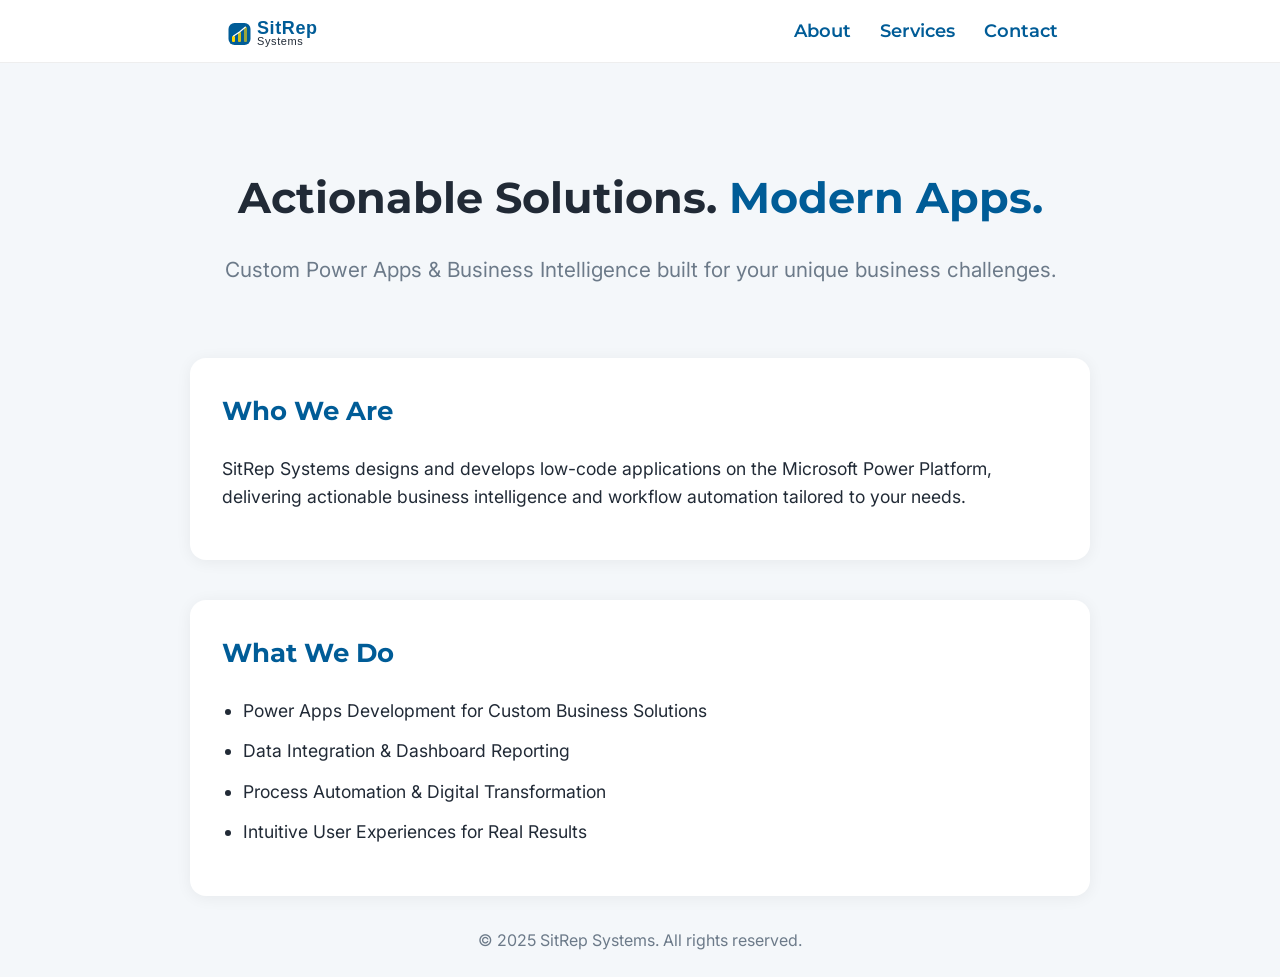
==== index.html @ 049aef8f "Update index.html" ====
<!DOCTYPE html>
<html lang="en">
<head>
  <meta charset="UTF-8">
  <meta name="viewport" content="width=device-width,initial-scale=1.0">
  <title>SitRep Systems | Application Development & Business Intelligence</title>
  <link href="https://fonts.googleapis.com/css?family=Montserrat:700&display=swap" rel="stylesheet">
  <link href="https://fonts.googleapis.com/css?family=Inter:400,500&display=swap" rel="stylesheet">
  <link rel="stylesheet" href="styles.css">
</head>
<body>
  <header>
    <div class="container nav">
      <img src="sitrep-logo.svg" alt="SitRep Systems Logo" class="logo" />
      <nav>
        <a href="#about">About</a>
        <a href="#services">Services</a>
        <a href="#contact">Contact</a>
      </nav>
    </div>
  </header>
  <main>
    <section class="hero">
      <div class="container">
        <h1>Actionable Solutions. <span>Modern Apps.</span></h1>
        <p>Custom Power Apps & Business Intelligence built for your unique business challenges.</p>
      </div>
    </section>

    <section id="about" class="about container">
      <h2>Who We Are</h2>
      <p>
        SitRep Systems designs and develops low-code applications on the Microsoft Power Platform, delivering actionable business intelligence and workflow automation tailored to your needs.
      </p>
    </section>

    <section id="services" class="services container">
      <h2>What We Do</h2>
      <ul>
        <li>Power Apps Development for Custom Business Solutions</li>
        <li>Data Integration & Dashboard Reporting</li>
        <li>Process Automation & Digital Transformation</li>
        <li>Intuitive User Experiences for Real Results</li>
      </ul>
    </section>


  </main>
  <footer>
    <div class="container">
      &copy; 2025 SitRep Systems. All rights reserved.
    </div>
  </footer>
</body>
</html>
---- styles.css ----
:root {
  --primary: #005C97;
  --accent: #FFD700;
  --background: #F4F7FA;
  --text: #212A36;
  --secondary: #6C7A89;
  --radius: 16px;
}

* {
  box-sizing: border-box;
}

body {
  margin: 0;
  background: var(--background);
  color: var(--text);
  font-family: 'Inter', Arial, sans-serif;
  font-size: 1.1rem;
  line-height: 1.6;
}

.container {
  max-width: 900px;
  margin: 0 auto;
  padding: 0 2rem;
}

header {
  background: #fff;
  border-bottom: 1px solid #eee;
  padding: 0.7rem 0;
}

.nav {
  display: flex;
  align-items: center;
  justify-content: space-between;
}

.logo {
  height: 40px;
  width: auto;
  display: block;
}

nav a {
  color: var(--primary);
  text-decoration: none;
  font-weight: 600;
  margin-left: 1.5rem;
  font-family: 'Montserrat', Arial, sans-serif;
  transition: color 0.2s;
}
nav a:hover {
  color: var(--accent);
}

.hero {
  text-align: center;
  padding: 4rem 0 2rem;
}
.hero h1 {
  font-family: 'Montserrat', Arial, sans-serif;
  font-size: 2.7rem;
  font-weight: 700;
  margin-bottom: 1rem;
}
.hero h1 span {
  color: var(--primary);
}
.hero p {
  font-size: 1.3rem;
  color: var(--secondary);
  margin-bottom: 0;
}

.about, .services, .contact {
  background: #fff;
  border-radius: var(--radius);
  box-shadow: 0 2px 16px rgba(0,0,0,0.06);
  margin-top: 2.5rem;
  padding: 2rem;
}
.about h2, .services h2, .contact h2 {
  font-family: 'Montserrat', Arial, sans-serif;
  color: var(--primary);
  margin-top: 0;
}
.services ul {
  padding-left: 1.2em;
}
.services li {
  margin-bottom: 0.7em;
}

footer {
  text-align: center;
  padding: 2rem 0 1.5rem;
  color: var(--secondary);
  font-size: 1rem;
}

@media (max-width: 700px) {
  .container { padding: 0 1rem; }
  .hero { padding: 2rem 0 1rem; }
  .about, .services, .contact { padding: 1.2rem; }
  .nav { flex-direction: column; gap: 0.5rem; }
}
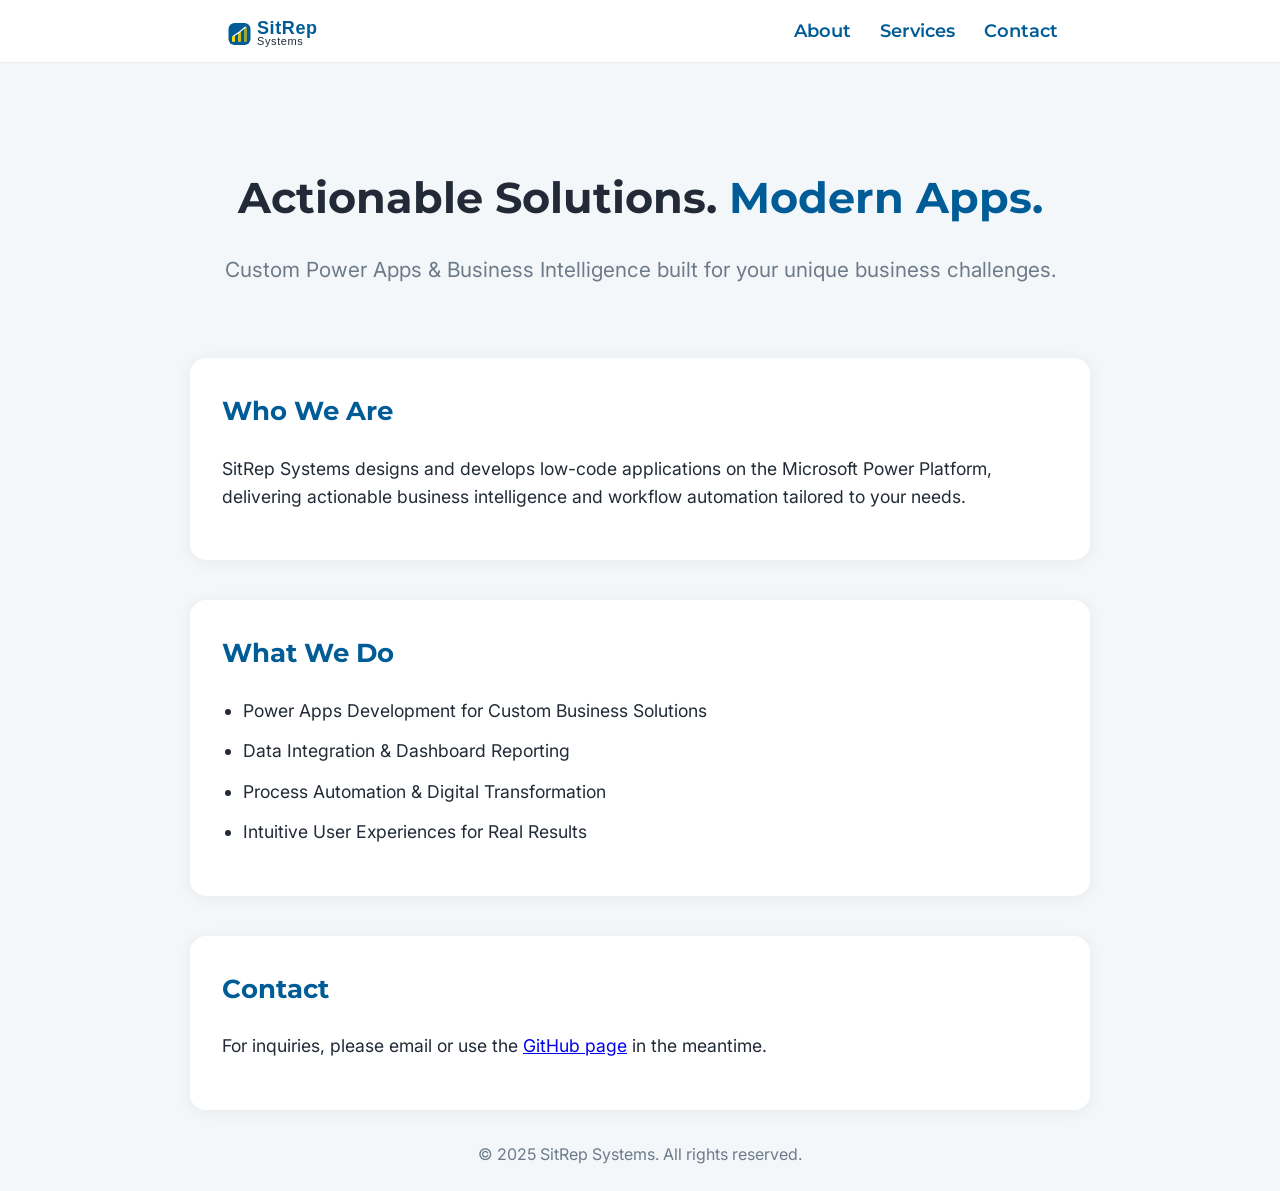
==== commit c7a55e4d: "Update index.html" ====
--- a/index.html
+++ b/index.html
@@ -44,7 +44,12 @@
       </ul>
     </section>
 
-
+    <section id="contact" class="contact container">
+      <h2>Contact</h2>
+      <p>
+        For inquiries, please email or use the <a href="Chris Schumann" target="https://sitrepsystems.com">GitHub page</a> in the meantime.
+      </p>
+    </section>
   </main>
   <footer>
     <div class="container">
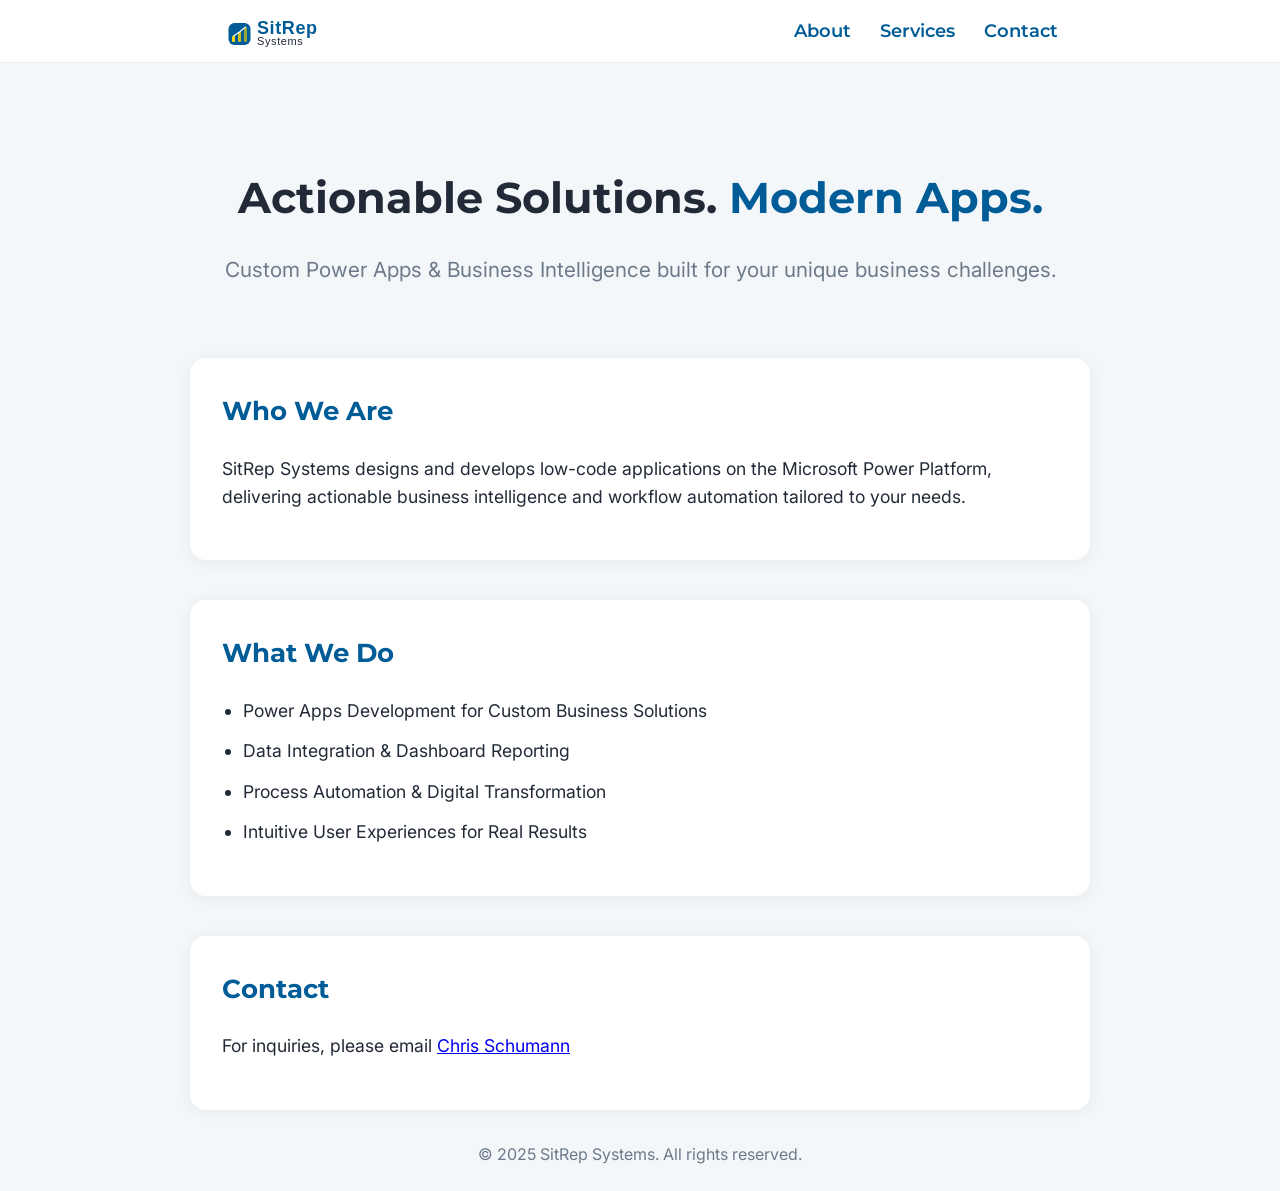
==== commit ab700bc5: "Update index.html" ====
--- a/index.html
+++ b/index.html
@@ -47,7 +47,7 @@
     <section id="contact" class="contact container">
       <h2>Contact</h2>
       <p>
-        For inquiries, please email or use the <a href="Chris Schumann" target="https://sitrepsystems.com">GitHub page</a> in the meantime.
+        For inquiries, please email <a href="Chris Schumann" target="https://sitrepsystems.com">Chris Schumann</a>
       </p>
     </section>
   </main>
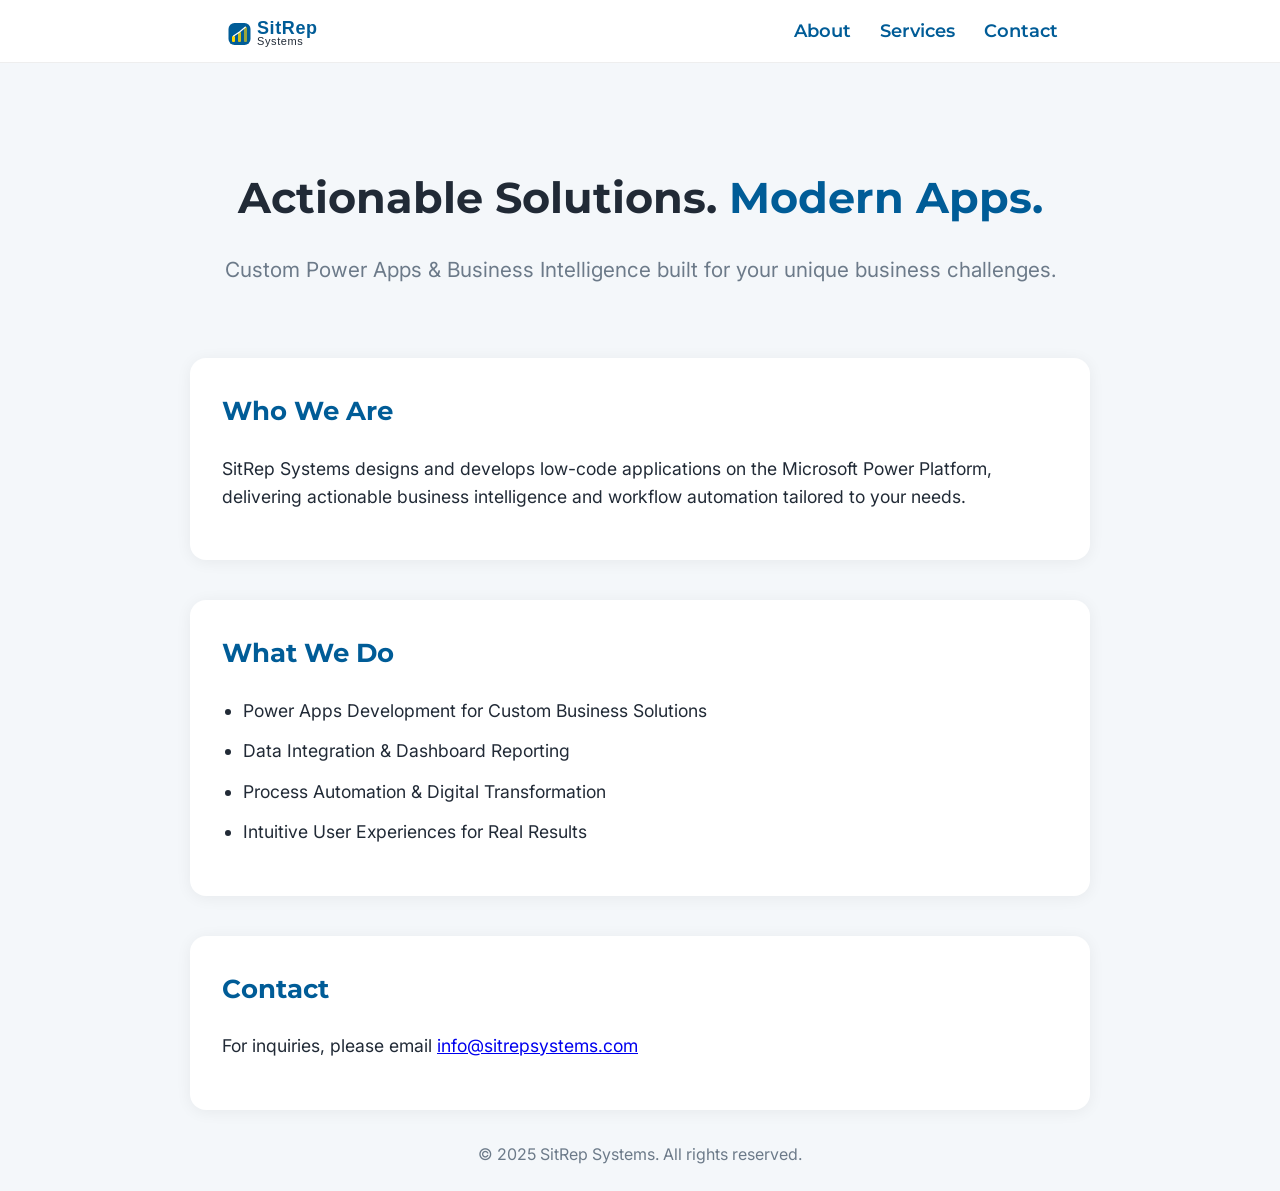
==== commit e2ba9926: "Update index.html" ====
--- a/index.html
+++ b/index.html
@@ -47,7 +47,7 @@
     <section id="contact" class="contact container">
       <h2>Contact</h2>
       <p>
-        For inquiries, please email <a href="Chris Schumann" target="https://sitrepsystems.com">Chris Schumann</a>
+        For inquiries, please email <a href="mailto:info@sitrepsystems.com" target="_blank">info@sitrepsystems.com</a>
       </p>
     </section>
   </main>
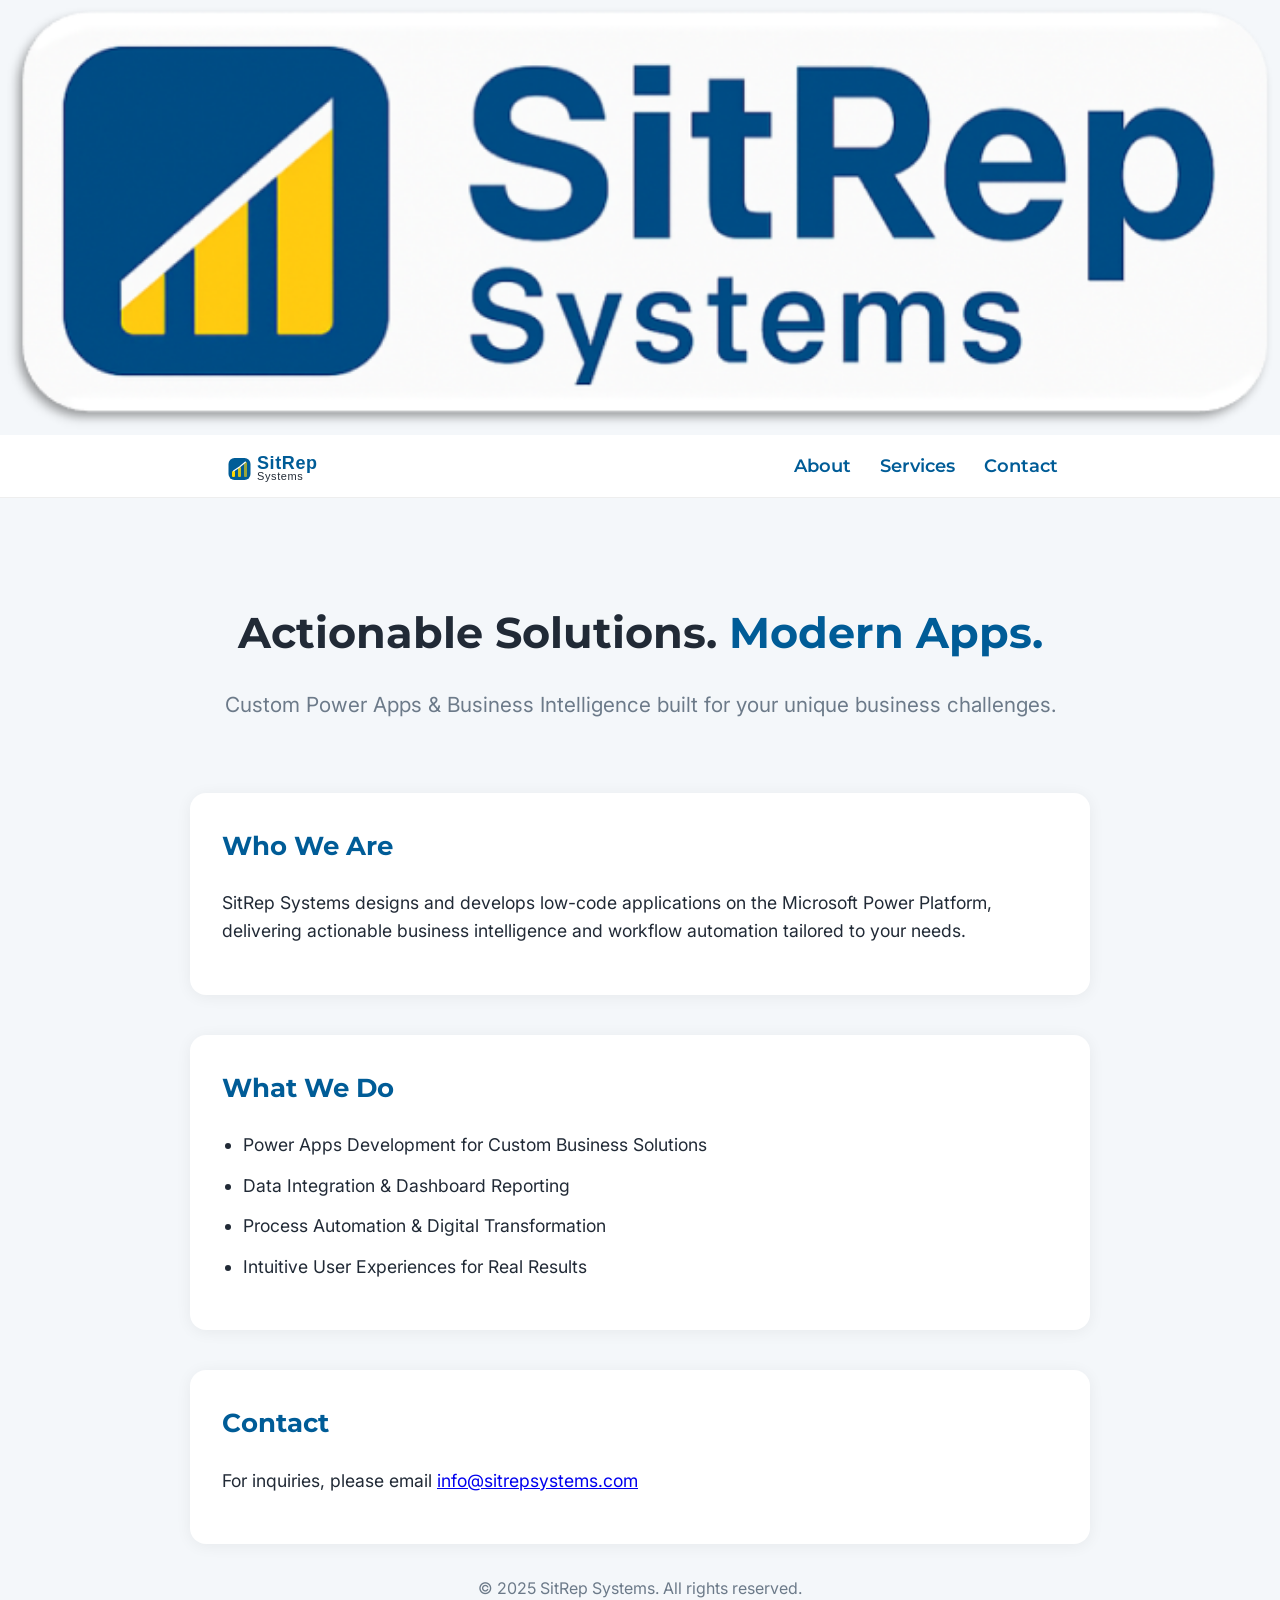
==== commit 193d5159: "Update index.html" ====
--- a/index.html
+++ b/index.html
@@ -9,6 +9,9 @@
   <link rel="stylesheet" href="styles.css">
 </head>
 <body>
+  <!-- Banner Image -->
+  <img src="SitRepSystems_Banner.png" alt="SitRep Systems Banner" style="width: 100%; height: auto; display: block;" />
+
   <header>
     <div class="container nav">
       <img src="sitrep-logo.svg" alt="SitRep Systems Logo" class="logo" />
@@ -19,6 +22,7 @@
       </nav>
     </div>
   </header>
+
   <main>
     <section class="hero">
       <div class="container">
@@ -51,6 +55,7 @@
       </p>
     </section>
   </main>
+
   <footer>
     <div class="container">
       &copy; 2025 SitRep Systems. All rights reserved.
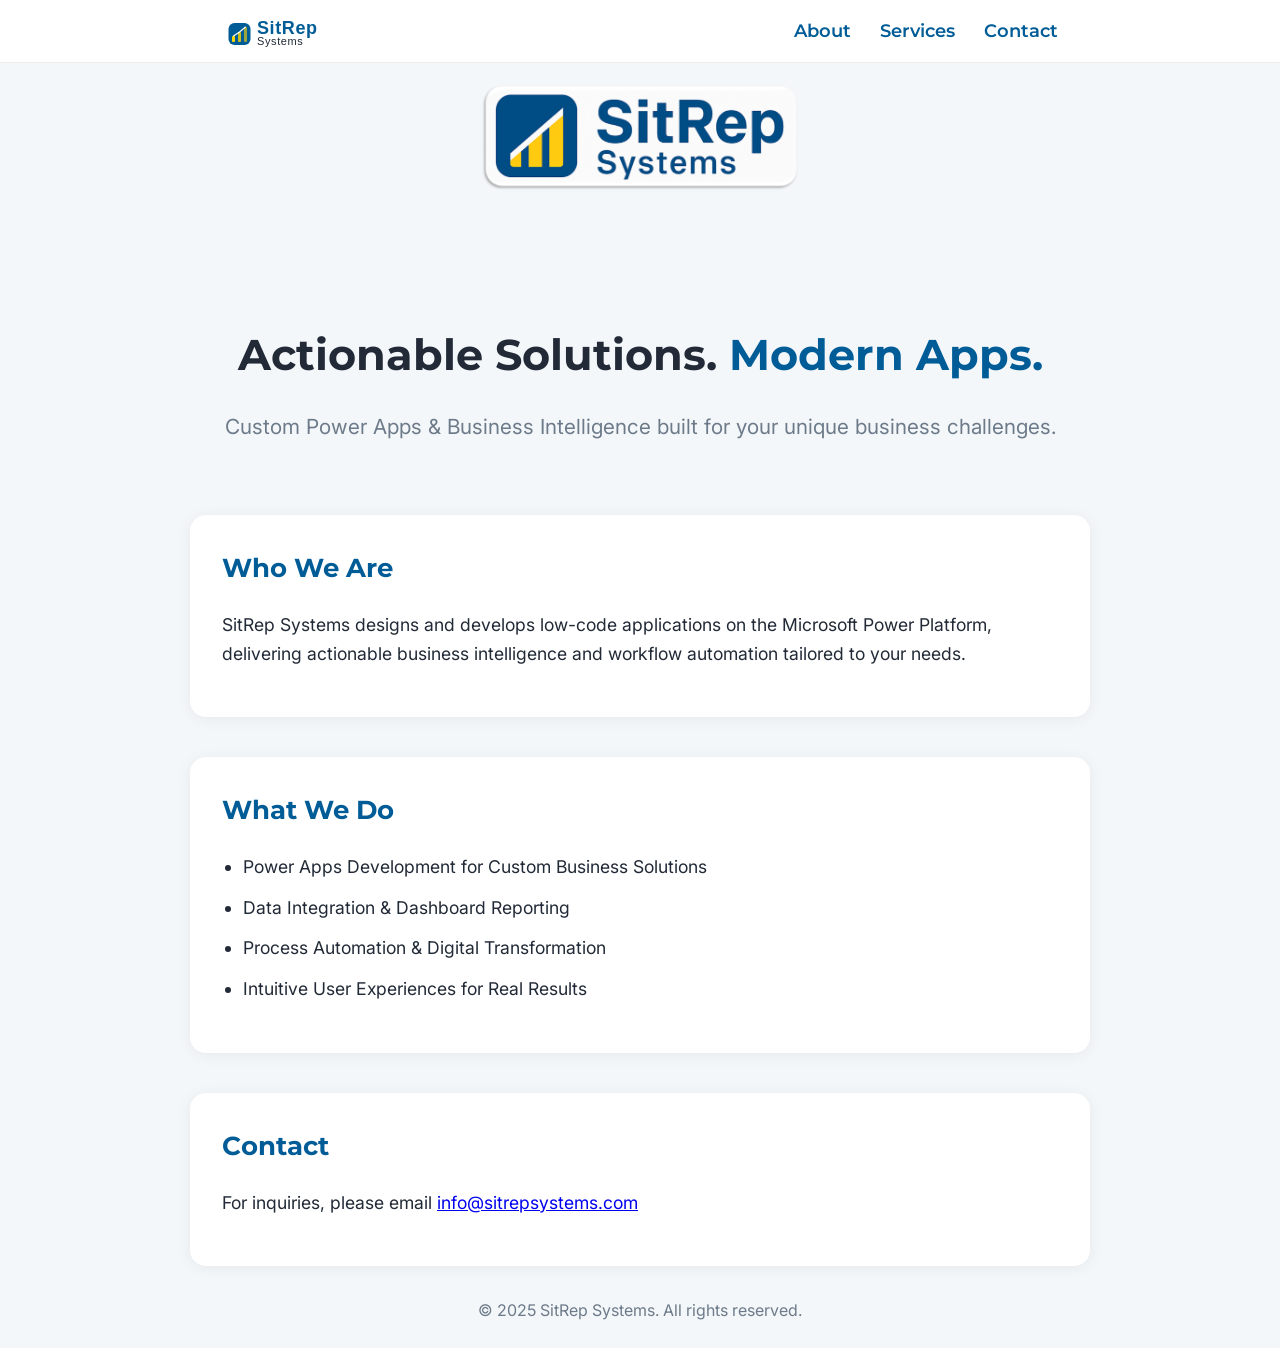
==== commit bb8967b1: "Update index.html" ====
--- a/index.html
+++ b/index.html
@@ -9,9 +9,6 @@
   <link rel="stylesheet" href="styles.css">
 </head>
 <body>
-  <!-- Banner Image -->
-  <img src="SitRepSystems_Banner.png" alt="SitRep Systems Banner" style="width: 100%; height: auto; display: block;" />
-
   <header>
     <div class="container nav">
       <img src="sitrep-logo.svg" alt="SitRep Systems Logo" class="logo" />
@@ -22,6 +19,11 @@
       </nav>
     </div>
   </header>
+
+  <!-- Banner Image Below Header -->
+  <div style="text-align: center; margin: 20px 0;">
+    <img src="SitRepSystems_Banner.png" alt="SitRep Systems Banner" style="width: 25%; height: auto;" />
+  </div>
 
   <main>
     <section class="hero">
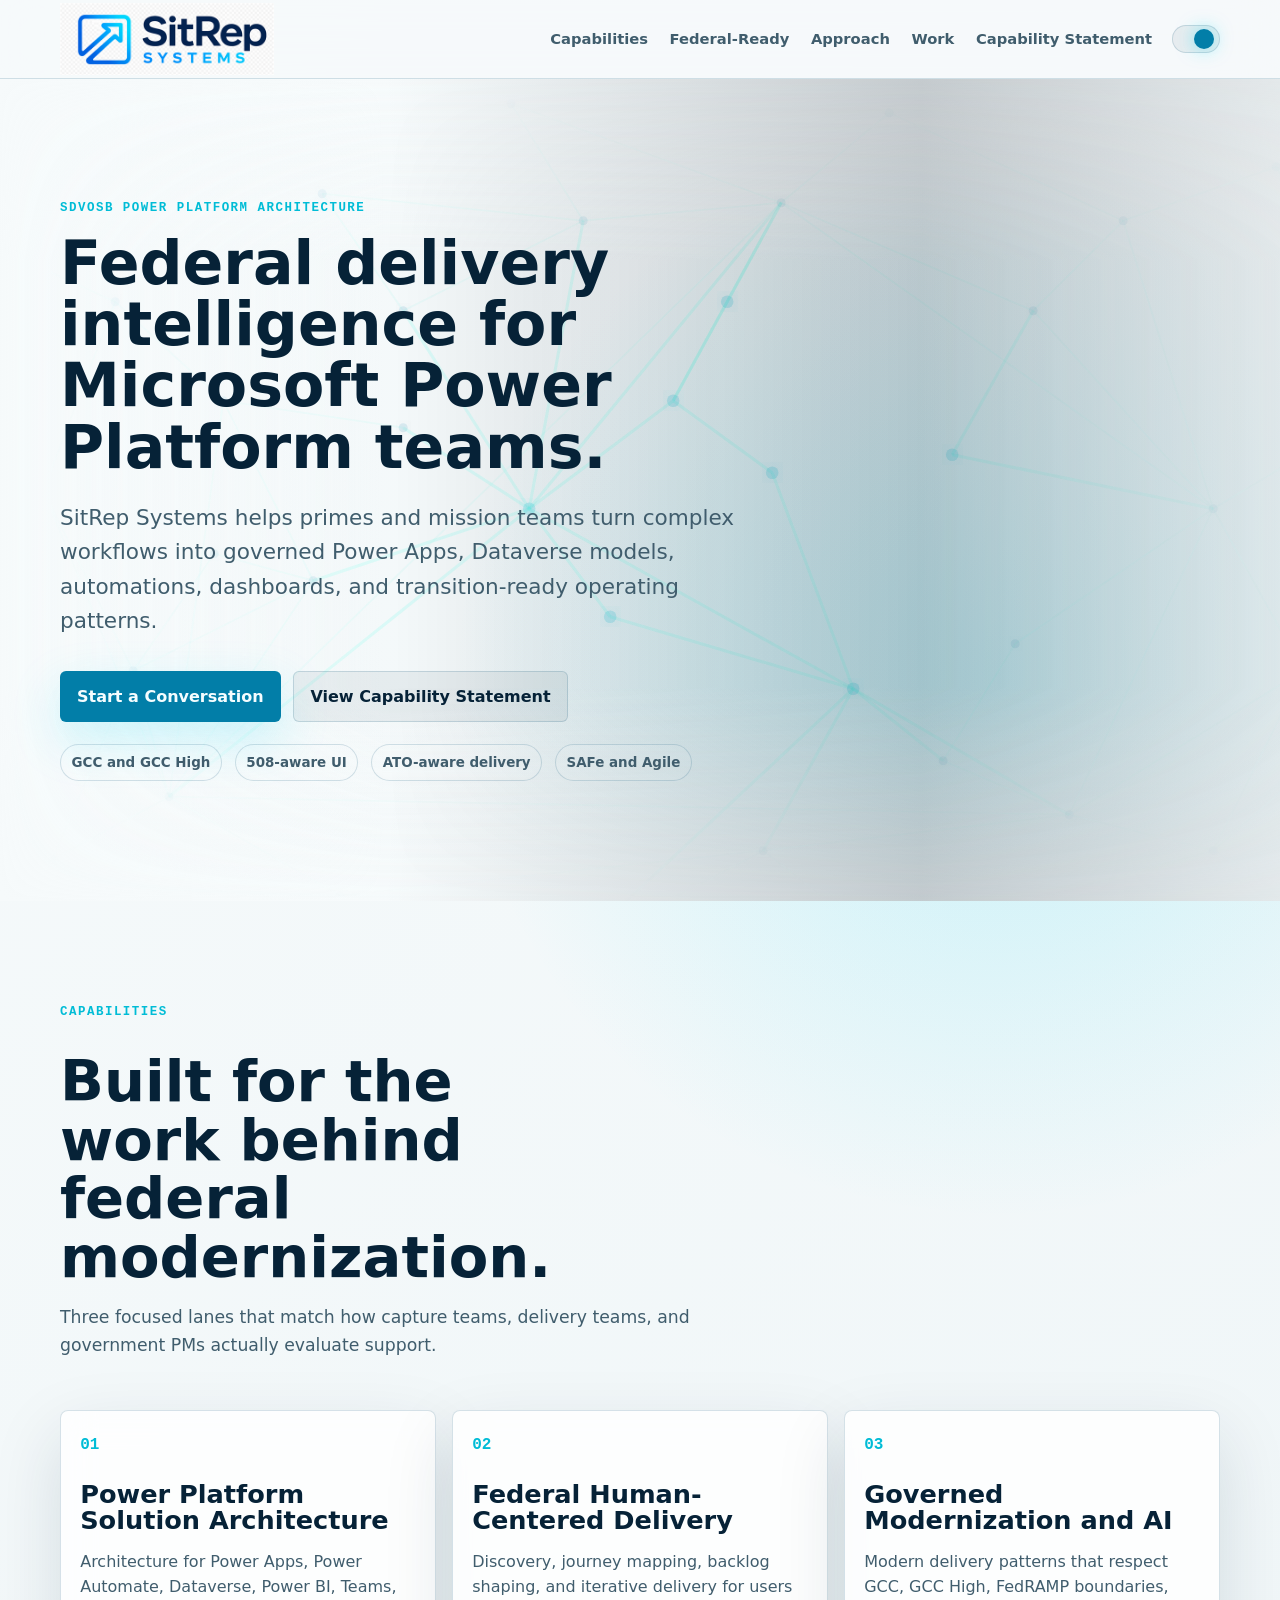
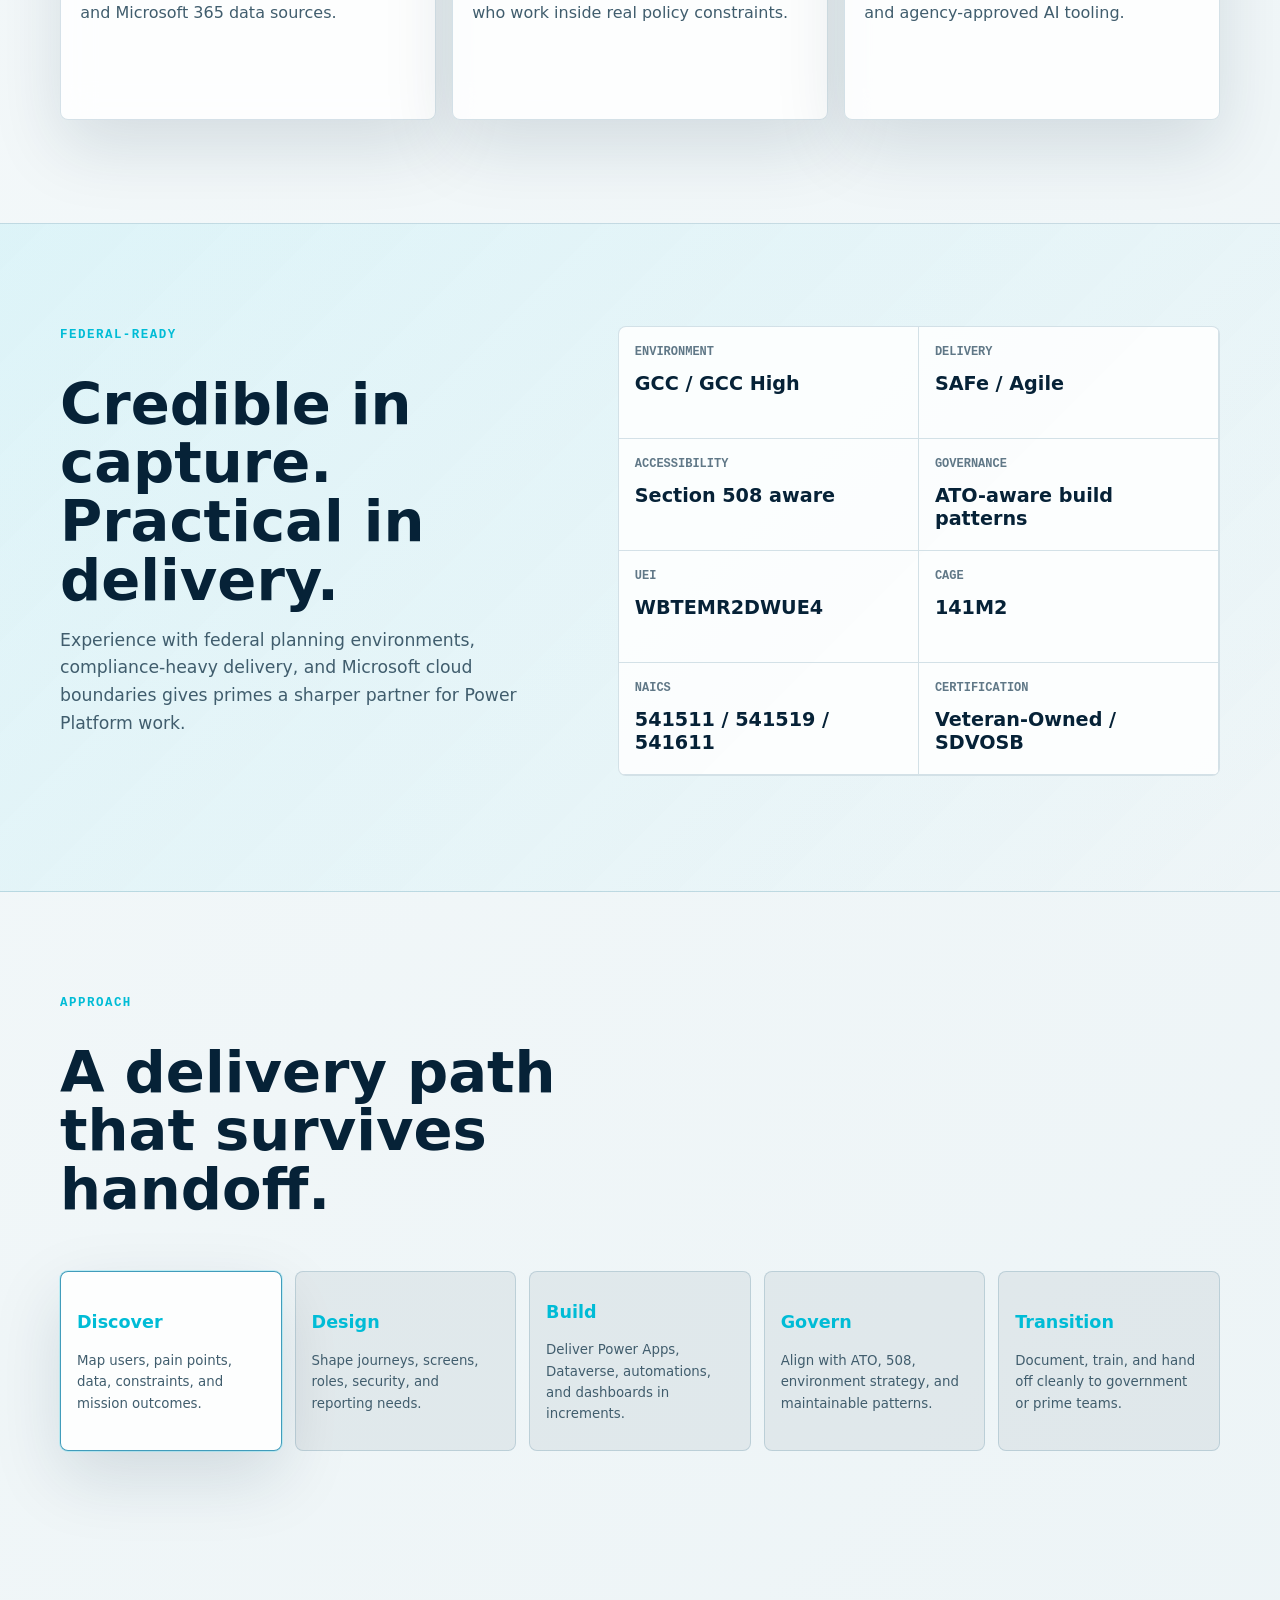
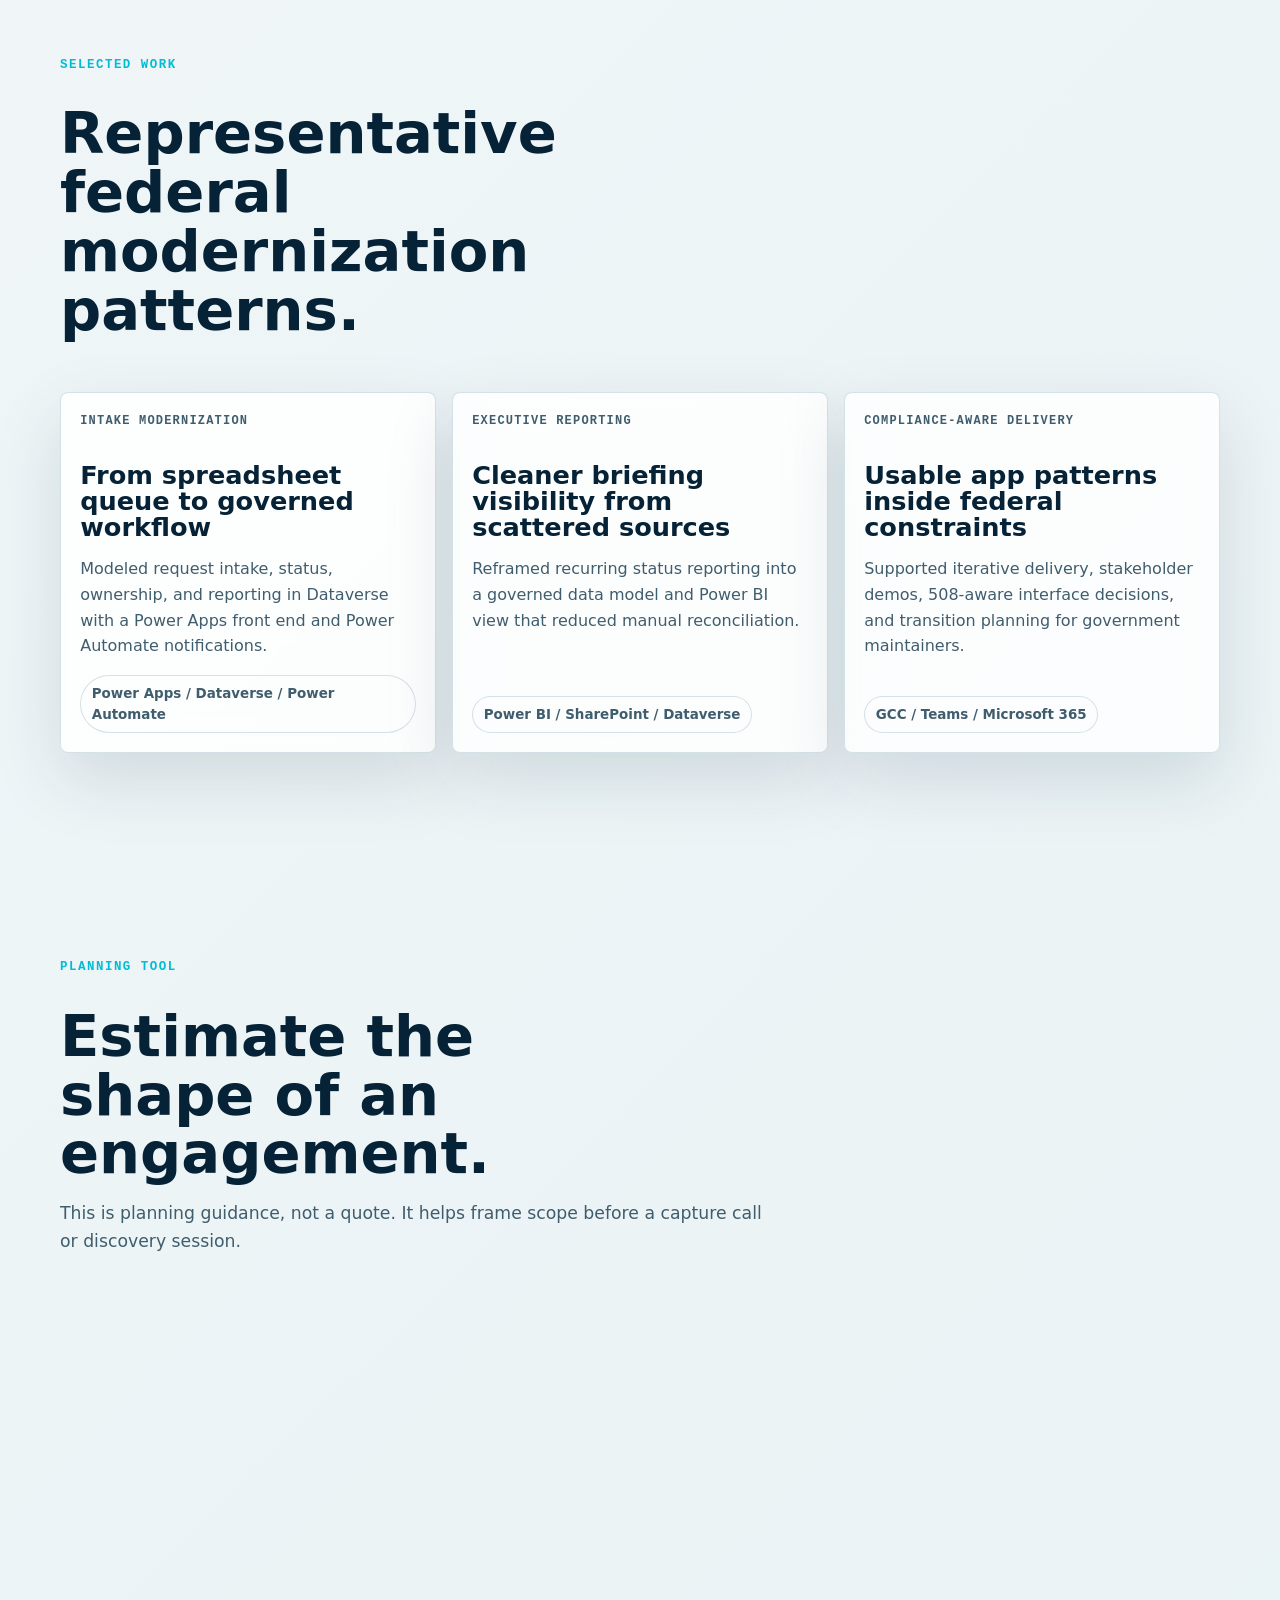
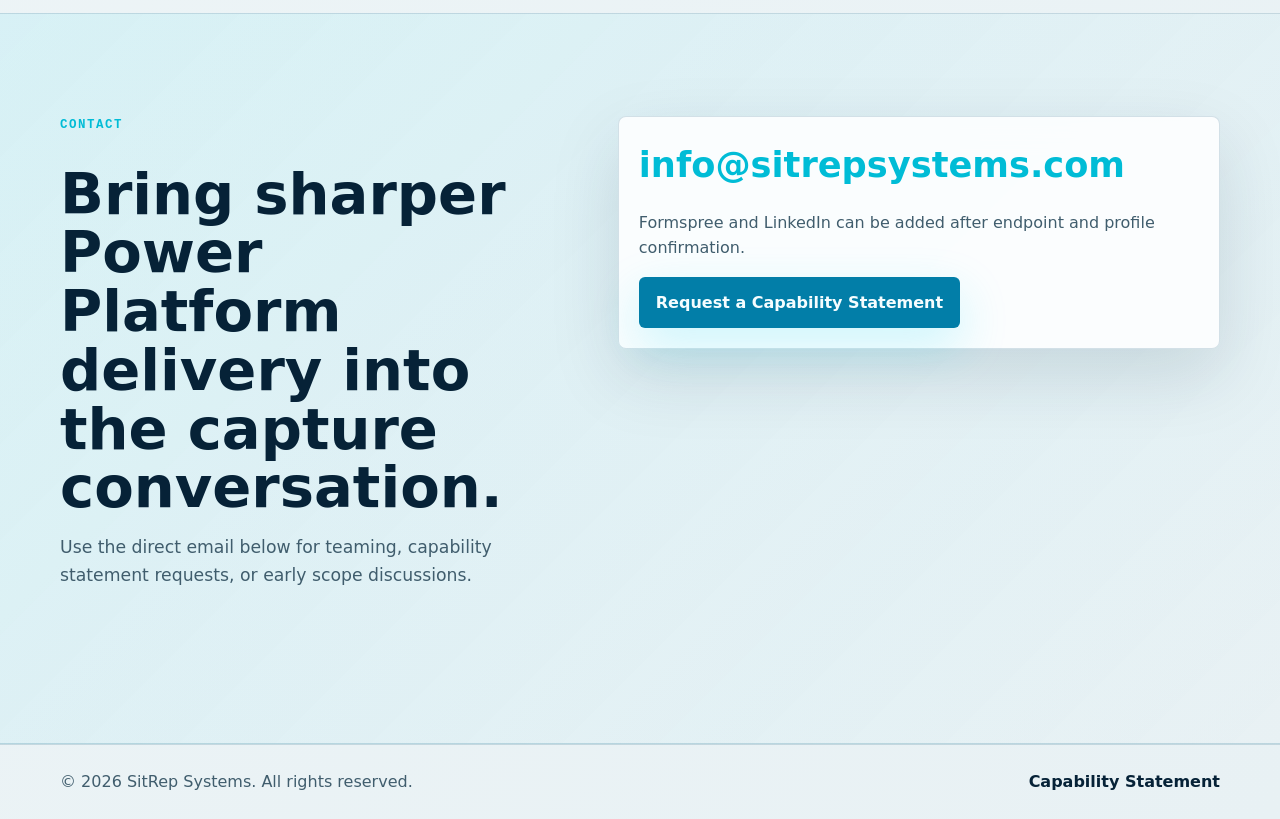
==== commit f772c5a8: "Redesign federal Power Platform site" ====
--- a/index.html
+++ b/index.html
@@ -2,66 +2,385 @@
 <html lang="en">
 <head>
   <meta charset="UTF-8">
-  <meta name="viewport" content="width=device-width,initial-scale=1.0">
-  <title>SitRep Systems | Application Development & Business Intelligence</title>
-  <link href="https://fonts.googleapis.com/css?family=Montserrat:700&display=swap" rel="stylesheet">
-  <link href="https://fonts.googleapis.com/css?family=Inter:400,500&display=swap" rel="stylesheet">
+  <meta name="viewport" content="width=device-width, initial-scale=1.0">
+  <title>SitRep Systems | Federal Power Platform Architecture</title>
+  <meta name="description" content="SitRep Systems helps federal primes design, build, and transition governed Power Platform solutions for mission teams in GCC and GCC High environments.">
+  <meta name="theme-color" content="#071421">
+  <meta property="og:title" content="SitRep Systems | Federal Power Platform Architecture">
+  <meta property="og:description" content="Governed Power Platform delivery for federal primes, mission teams, and compliance-heavy Microsoft 365 environments.">
+  <meta property="og:type" content="website">
+  <meta property="og:url" content="https://www.sitrepsystems.com/">
+  <meta property="og:image" content="https://www.sitrepsystems.com/assets/img/sitrep-logo-dark-large.png">
+  <link rel="canonical" href="https://www.sitrepsystems.com/">
   <link rel="stylesheet" href="styles.css">
+  <script type="application/ld+json">
+    {
+      "@context": "https://schema.org",
+      "@type": "ProfessionalService",
+      "name": "SitRep Systems",
+      "url": "https://www.sitrepsystems.com/",
+      "email": "info@sitrepsystems.com",
+      "areaServed": "United States",
+      "description": "Federal Power Platform architecture, modernization, and governed delivery support.",
+      "serviceType": [
+        "Power Platform solution architecture",
+        "Federal workflow modernization",
+        "Human-centered design",
+        "Power BI reporting",
+        "Power Automate implementation"
+      ]
+    }
+  </script>
 </head>
 <body>
-  <header>
-    <div class="container nav">
-      <img src="sitrep-logo.svg" alt="SitRep Systems Logo" class="logo" />
-      <nav>
-        <a href="#about">About</a>
-        <a href="#services">Services</a>
-        <a href="#contact">Contact</a>
+  <!--
+    Thanks for checking under the hood.
+    SitRep Systems builds for the people who use the system, audit the system, and inherit the system.
+  -->
+  <a class="skip-link" href="#main">Skip to content</a>
+  <header class="site-header">
+    <div class="shell nav">
+      <a class="brand" href="index.html" aria-label="SitRep Systems home">
+        <img class="brand-logo brand-logo-light" src="assets/img/sitrep-logo-light-small.png" srcset="assets/img/sitrep-logo-light-small.png 480w, assets/img/sitrep-logo-light-medium.png 960w, assets/img/sitrep-logo-light-large.png 1600w" sizes="214px" alt="SitRep Systems">
+        <img class="brand-logo brand-logo-dark" src="assets/img/sitrep-logo-dark-small.png" srcset="assets/img/sitrep-logo-dark-small.png 480w, assets/img/sitrep-logo-dark-medium.png 960w, assets/img/sitrep-logo-dark-large.png 1600w" sizes="214px" alt="SitRep Systems">
+      </a>
+      <nav class="primary-nav" aria-label="Primary navigation">
+        <a href="#capabilities">Capabilities</a>
+        <a href="#federal-ready">Federal-Ready</a>
+        <a href="#approach">Approach</a>
+        <a href="#work">Work</a>
+        <a href="capability-statement.html">Capability Statement</a>
       </nav>
+      <button class="theme-toggle" type="button" aria-label="Switch to light theme" aria-pressed="false" data-theme-toggle>
+        <span aria-hidden="true"></span>
+      </button>
     </div>
   </header>
 
-  <!-- Banner Image Below Header -->
-  <div style="text-align: center; margin: 20px 0;">
-    <img src="SitRepSystems_Banner.png" alt="SitRep Systems Banner" style="width: 25%; height: auto;" />
-  </div>
-
-  <main>
-    <section class="hero">
-      <div class="container">
-        <h1>Actionable Solutions. <span>Modern Apps.</span></h1>
-        <p>Custom Power Apps & Business Intelligence built for your unique business challenges.</p>
-      </div>
-    </section>
-
-    <section id="about" class="about container">
-      <h2>Who We Are</h2>
-      <p>
-        SitRep Systems designs and develops low-code applications on the Microsoft Power Platform, delivering actionable business intelligence and workflow automation tailored to your needs.
-      </p>
-    </section>
-
-    <section id="services" class="services container">
-      <h2>What We Do</h2>
-      <ul>
-        <li>Power Apps Development for Custom Business Solutions</li>
-        <li>Data Integration & Dashboard Reporting</li>
-        <li>Process Automation & Digital Transformation</li>
-        <li>Intuitive User Experiences for Real Results</li>
-      </ul>
-    </section>
-
-    <section id="contact" class="contact container">
-      <h2>Contact</h2>
-      <p>
-        For inquiries, please email <a href="mailto:info@sitrepsystems.com" target="_blank">info@sitrepsystems.com</a>
-      </p>
+  <main id="main">
+    <section class="hero" aria-labelledby="hero-title">
+      <div class="hero-orbit" aria-hidden="true">
+        <svg class="hero-network" viewBox="0 0 820 520" preserveAspectRatio="xMidYMid slice">
+          <defs>
+            <filter id="glow" x="-30%" y="-30%" width="160%" height="160%">
+              <feGaussianBlur stdDeviation="6" result="blur" />
+              <feMerge>
+                <feMergeNode in="blur" />
+                <feMergeNode in="SourceGraphic" />
+              </feMerge>
+            </filter>
+          </defs>
+          <line class="hero-link" data-a="0" data-b="1" x1="120" y1="420" x2="460" y2="90" />
+          <line class="hero-link" data-a="1" data-b="2" x1="460" y1="90" x2="700" y2="260" />
+          <line class="hero-link" data-a="2" data-b="3" x1="700" y1="260" x2="620" y2="430" />
+          <line class="hero-link" data-a="3" data-b="0" x1="620" y1="430" x2="120" y2="420" />
+          <line class="hero-link" data-a="0" data-b="4" x1="120" y1="420" x2="320" y2="260" />
+          <line class="hero-link" data-a="4" data-b="1" x1="320" y1="260" x2="460" y2="90" />
+          <line class="hero-link" data-a="4" data-b="5" x1="320" y1="260" x2="500" y2="360" />
+          <line class="hero-link" data-a="5" data-b="3" x1="500" y1="360" x2="620" y2="430" />
+          <line class="hero-link" data-a="6" data-b="0" x1="200" y1="300" x2="120" y2="420" />
+          <line class="hero-link" data-a="6" data-b="4" x1="200" y1="300" x2="320" y2="260" />
+          <line class="hero-link" data-a="7" data-b="1" x1="400" y1="200" x2="460" y2="90" />
+          <line class="hero-link" data-a="7" data-b="4" x1="400" y1="200" x2="320" y2="260" />
+          <line class="hero-link" data-a="8" data-b="1" x1="600" y1="150" x2="460" y2="90" />
+          <line class="hero-link" data-a="8" data-b="2" x1="600" y1="150" x2="700" y2="260" />
+          <line class="hero-link" data-a="9" data-b="2" x1="750" y1="350" x2="700" y2="260" />
+          <line class="hero-link" data-a="9" data-b="3" x1="750" y1="350" x2="620" y2="430" />
+          <line class="hero-link" data-a="10" data-b="0" x1="100" y1="350" x2="120" y2="420" />
+          <line class="hero-link" data-a="10" data-b="6" x1="100" y1="350" x2="200" y2="300" />
+          <line class="hero-link" data-a="11" data-b="5" x1="550" y1="400" x2="500" y2="360" />
+          <line class="hero-link" data-a="11" data-b="3" x1="550" y1="400" x2="620" y2="430" />
+          <line class="hero-link" data-a="12" data-b="1" x1="350" y1="100" x2="460" y2="90" />
+          <line class="hero-link" data-a="12" data-b="4" x1="350" y1="100" x2="320" y2="260" />
+          <line class="hero-link" data-a="13" data-b="2" x1="650" y1="100" x2="700" y2="260" />
+          <line class="hero-link" data-a="13" data-b="8" x1="650" y1="100" x2="600" y2="150" />
+          <line class="hero-link" data-a="14" data-b="3" x1="450" y1="450" x2="620" y2="430" />
+          <line class="hero-link" data-a="14" data-b="5" x1="450" y1="450" x2="500" y2="360" />
+          <line class="hero-link" data-a="15" data-b="4" x1="250" y1="150" x2="320" y2="260" />
+          <line class="hero-link" data-a="15" data-b="12" x1="250" y1="150" x2="350" y2="100" />
+          <line class="hero-link" data-a="16" data-b="0" x1="150" y1="200" x2="120" y2="420" />
+          <line class="hero-link" data-a="16" data-b="6" x1="150" y1="200" x2="200" y2="300" />
+          <line class="hero-link" data-a="17" data-b="3" x1="700" y1="450" x2="620" y2="430" />
+          <line class="hero-link" data-a="17" data-b="9" x1="700" y1="450" x2="750" y2="350" />
+          <line class="hero-link" data-a="18" data-b="0" x1="50" y1="250" x2="120" y2="420" />
+          <line class="hero-link" data-a="18" data-b="10" x1="50" y1="250" x2="100" y2="350" />
+          <line class="hero-link" data-a="19" data-b="2" x1="800" y1="200" x2="700" y2="260" />
+          <line class="hero-link" data-a="19" data-b="9" x1="800" y1="200" x2="750" y2="350" />
+          <line class="hero-link" data-a="20" data-b="16" x1="90" y1="145" x2="150" y2="200" />
+          <line class="hero-link" data-a="20" data-b="18" x1="90" y1="145" x2="50" y2="250" />
+          <line class="hero-link" data-a="21" data-b="15" x1="205" y1="85" x2="250" y2="150" />
+          <line class="hero-link" data-a="21" data-b="12" x1="205" y1="85" x2="350" y2="100" />
+          <line class="hero-link" data-a="22" data-b="12" x1="310" y1="35" x2="350" y2="100" />
+          <line class="hero-link" data-a="22" data-b="1" x1="310" y1="35" x2="460" y2="90" />
+          <line class="hero-link" data-a="23" data-b="1" x1="520" y1="40" x2="460" y2="90" />
+          <line class="hero-link" data-a="23" data-b="13" x1="520" y1="40" x2="650" y2="100" />
+          <line class="hero-link" data-a="24" data-b="13" x1="735" y1="70" x2="650" y2="100" />
+          <line class="hero-link" data-a="24" data-b="19" x1="735" y1="70" x2="800" y2="200" />
+          <line class="hero-link" data-a="25" data-b="18" x1="35" y1="120" x2="50" y2="250" />
+          <line class="hero-link" data-a="25" data-b="20" x1="35" y1="120" x2="90" y2="145" />
+          <line class="hero-link" data-a="26" data-b="16" x1="250" y1="215" x2="150" y2="200" />
+          <line class="hero-link" data-a="26" data-b="4" x1="250" y1="215" x2="320" y2="260" />
+          <line class="hero-link" data-a="27" data-b="7" x1="455" y1="240" x2="400" y2="200" />
+          <line class="hero-link" data-a="27" data-b="5" x1="455" y1="240" x2="500" y2="360" />
+          <line class="hero-link" data-a="28" data-b="8" x1="555" y1="230" x2="600" y2="150" />
+          <line class="hero-link" data-a="28" data-b="2" x1="555" y1="230" x2="700" y2="260" />
+          <line class="hero-link" data-a="29" data-b="19" x1="785" y1="120" x2="800" y2="200" />
+          <line class="hero-link" data-a="29" data-b="24" x1="785" y1="120" x2="735" y2="70" />
+          <line class="hero-link" data-a="30" data-b="10" x1="55" y1="455" x2="100" y2="350" />
+          <line class="hero-link" data-a="30" data-b="0" x1="55" y1="455" x2="120" y2="420" />
+          <line class="hero-link" data-a="31" data-b="0" x1="215" y1="475" x2="120" y2="420" />
+          <line class="hero-link" data-a="31" data-b="14" x1="215" y1="475" x2="450" y2="450" />
+          <line class="hero-link" data-a="32" data-b="14" x1="345" y1="505" x2="450" y2="450" />
+          <line class="hero-link" data-a="32" data-b="5" x1="345" y1="505" x2="500" y2="360" />
+          <line class="hero-link" data-a="33" data-b="14" x1="515" y1="500" x2="450" y2="450" />
+          <line class="hero-link" data-a="33" data-b="17" x1="515" y1="500" x2="700" y2="450" />
+          <line class="hero-link" data-a="34" data-b="17" x1="785" y1="495" x2="700" y2="450" />
+          <line class="hero-link" data-a="34" data-b="9" x1="785" y1="495" x2="750" y2="350" />
+          <line class="hero-link" data-a="35" data-b="6" x1="145" y1="285" x2="200" y2="300" />
+          <line class="hero-link" data-a="35" data-b="10" x1="145" y1="285" x2="100" y2="350" />
+          <line class="hero-link" data-a="36" data-b="4" x1="365" y1="320" x2="320" y2="260" />
+          <line class="hero-link" data-a="36" data-b="5" x1="365" y1="320" x2="500" y2="360" />
+          <line class="hero-link" data-a="37" data-b="11" x1="590" y1="335" x2="550" y2="400" />
+          <line class="hero-link" data-a="37" data-b="2" x1="590" y1="335" x2="700" y2="260" />
+          <line class="hero-link" data-a="38" data-b="9" x1="740" y1="415" x2="750" y2="350" />
+          <line class="hero-link" data-a="38" data-b="17" x1="740" y1="415" x2="700" y2="450" />
+          <line class="hero-link" data-a="39" data-b="7" x1="430" y1="145" x2="400" y2="200" />
+          <line class="hero-link" data-a="39" data-b="1" x1="430" y1="145" x2="460" y2="90" />
+          <circle class="hero-node" data-base-x="120" data-base-y="420" cx="120" cy="420" r="2.5" />
+          <circle class="hero-node" data-base-x="460" data-base-y="90" cx="460" cy="90" r="2.5" />
+          <circle class="hero-node" data-base-x="700" data-base-y="260" cx="700" cy="260" r="2.5" />
+          <circle class="hero-node" data-base-x="620" data-base-y="430" cx="620" cy="430" r="2.5" />
+          <circle class="hero-node" data-base-x="320" data-base-y="260" cx="320" cy="260" r="2.5" />
+          <circle class="hero-node" data-base-x="500" data-base-y="360" cx="500" cy="360" r="2.5" />
+          <circle class="hero-node" data-base-x="200" data-base-y="300" cx="200" cy="300" r="2.5" />
+          <circle class="hero-node" data-base-x="400" data-base-y="200" cx="400" cy="200" r="2.5" />
+          <circle class="hero-node" data-base-x="600" data-base-y="150" cx="600" cy="150" r="2.5" />
+          <circle class="hero-node" data-base-x="750" data-base-y="350" cx="750" cy="350" r="2.5" />
+          <circle class="hero-node" data-base-x="100" data-base-y="350" cx="100" cy="350" r="2.5" />
+          <circle class="hero-node" data-base-x="550" data-base-y="400" cx="550" cy="400" r="2.5" />
+          <circle class="hero-node" data-base-x="350" data-base-y="100" cx="350" cy="100" r="2.5" />
+          <circle class="hero-node" data-base-x="650" data-base-y="100" cx="650" cy="100" r="2.5" />
+          <circle class="hero-node" data-base-x="450" data-base-y="450" cx="450" cy="450" r="2.5" />
+          <circle class="hero-node" data-base-x="250" data-base-y="150" cx="250" cy="150" r="2.5" />
+          <circle class="hero-node" data-base-x="150" data-base-y="200" cx="150" cy="200" r="2.5" />
+          <circle class="hero-node" data-base-x="700" data-base-y="450" cx="700" cy="450" r="2.5" />
+          <circle class="hero-node" data-base-x="50" data-base-y="250" cx="50" cy="250" r="2.5" />
+          <circle class="hero-node" data-base-x="800" data-base-y="200" cx="800" cy="200" r="2.5" />
+          <circle class="hero-node" data-base-x="90" data-base-y="145" cx="90" cy="145" r="2.5" />
+          <circle class="hero-node" data-base-x="205" data-base-y="85" cx="205" cy="85" r="2.5" />
+          <circle class="hero-node" data-base-x="310" data-base-y="35" cx="310" cy="35" r="2.5" />
+          <circle class="hero-node" data-base-x="520" data-base-y="40" cx="520" cy="40" r="2.5" />
+          <circle class="hero-node" data-base-x="735" data-base-y="70" cx="735" cy="70" r="2.5" />
+          <circle class="hero-node" data-base-x="35" data-base-y="120" cx="35" cy="120" r="2.5" />
+          <circle class="hero-node" data-base-x="250" data-base-y="215" cx="250" cy="215" r="2.5" />
+          <circle class="hero-node" data-base-x="455" data-base-y="240" cx="455" cy="240" r="2.5" />
+          <circle class="hero-node" data-base-x="555" data-base-y="230" cx="555" cy="230" r="2.5" />
+          <circle class="hero-node" data-base-x="785" data-base-y="120" cx="785" cy="120" r="2.5" />
+          <circle class="hero-node" data-base-x="55" data-base-y="455" cx="55" cy="455" r="2.5" />
+          <circle class="hero-node" data-base-x="215" data-base-y="475" cx="215" cy="475" r="2.5" />
+          <circle class="hero-node" data-base-x="345" data-base-y="505" cx="345" cy="505" r="2.5" />
+          <circle class="hero-node" data-base-x="515" data-base-y="500" cx="515" cy="500" r="2.5" />
+          <circle class="hero-node" data-base-x="785" data-base-y="495" cx="785" cy="495" r="2.5" />
+          <circle class="hero-node" data-base-x="145" data-base-y="285" cx="145" cy="285" r="2.5" />
+          <circle class="hero-node" data-base-x="365" data-base-y="320" cx="365" cy="320" r="2.5" />
+          <circle class="hero-node" data-base-x="590" data-base-y="335" cx="590" cy="335" r="2.5" />
+          <circle class="hero-node" data-base-x="740" data-base-y="415" cx="740" cy="415" r="2.5" />
+          <circle class="hero-node" data-base-x="430" data-base-y="145" cx="430" cy="145" r="2.5" />
+        </svg>
+      </div>
+      <div class="shell hero-grid hero-grid-simple">
+        <div class="hero-copy reveal">
+          <p class="eyebrow">SDVOSB Power Platform architecture</p>
+          <h1 id="hero-title">Federal delivery intelligence for Microsoft Power Platform teams.</h1>
+          <p class="hero-lede">SitRep Systems helps primes and mission teams turn complex workflows into governed Power Apps, Dataverse models, automations, dashboards, and transition-ready operating patterns.</p>
+          <div class="hero-actions">
+            <a class="button primary" href="#contact">Start a Conversation</a>
+            <a class="button secondary" href="capability-statement.html">View Capability Statement</a>
+          </div>
+          <div class="trust-strip" aria-label="Federal readiness highlights">
+            <span>GCC and GCC High</span>
+            <span>508-aware UI</span>
+            <span>ATO-aware delivery</span>
+            <span>SAFe and Agile</span>
+          </div>
+        </div>
+      </div>
+    </section>
+
+    <section id="capabilities" class="section shell" aria-labelledby="capabilities-title">
+      <div class="section-heading reveal">
+        <p class="eyebrow">Capabilities</p>
+        <h2 id="capabilities-title">Built for the work behind federal modernization.</h2>
+        <p>Three focused lanes that match how capture teams, delivery teams, and government PMs actually evaluate support.</p>
+      </div>
+      <div class="capability-grid">
+        <article class="capability-card reveal" tabindex="0">
+          <span class="card-index">01</span>
+          <h3>Power Platform Solution Architecture</h3>
+          <p>Architecture for Power Apps, Power Automate, Dataverse, Power BI, Teams, and Microsoft 365 data sources.</p>
+          <div class="card-depth">
+            <strong>Useful when:</strong>
+            <span>Replacing spreadsheets, SharePoint sprawl, manual status trackers, and brittle handoffs.</span>
+          </div>
+        </article>
+        <article class="capability-card reveal" tabindex="0">
+          <span class="card-index">02</span>
+          <h3>Federal Human-Centered Delivery</h3>
+          <p>Discovery, journey mapping, backlog shaping, and iterative delivery for users who work inside real policy constraints.</p>
+          <div class="card-depth">
+            <strong>Useful when:</strong>
+            <span>The workflow must be usable, 508-aware, demo-ready, and credible with government stakeholders.</span>
+          </div>
+        </article>
+        <article class="capability-card reveal" tabindex="0">
+          <span class="card-index">03</span>
+          <h3>Governed Modernization and AI</h3>
+          <p>Modern delivery patterns that respect GCC, GCC High, FedRAMP boundaries, and agency-approved AI tooling.</p>
+          <div class="card-depth">
+            <strong>Useful when:</strong>
+            <span>A team needs Copilot Studio or AI-augmented workflows without stepping outside approved guardrails.</span>
+          </div>
+        </article>
+      </div>
+    </section>
+
+    <section id="federal-ready" class="section federal-band" aria-labelledby="federal-title">
+      <div class="shell federal-layout">
+        <div class="section-heading reveal">
+          <p class="eyebrow">Federal-Ready</p>
+          <h2 id="federal-title">Credible in capture. Practical in delivery.</h2>
+          <p>Experience with federal planning environments, compliance-heavy delivery, and Microsoft cloud boundaries gives primes a sharper partner for Power Platform work.</p>
+        </div>
+        <div class="federal-data reveal">
+          <div><span>Environment</span><strong>GCC / GCC High</strong></div>
+          <div><span>Delivery</span><strong>SAFe / Agile</strong></div>
+          <div><span>Accessibility</span><strong>Section 508 aware</strong></div>
+          <div><span>Governance</span><strong>ATO-aware build patterns</strong></div>
+          <div><span>UEI</span><strong>WBTEMR2DWUE4</strong></div>
+          <div><span>CAGE</span><strong>141M2</strong></div>
+          <div><span>NAICS</span><strong>541511 / 541519 / 541611</strong></div>
+          <div><span>Certification</span><strong>Veteran-Owned / SDVOSB</strong></div>
+        </div>
+      </div>
+    </section>
+
+    <section id="approach" class="section shell" aria-labelledby="approach-title">
+      <div class="section-heading reveal">
+        <p class="eyebrow">Approach</p>
+        <h2 id="approach-title">A delivery path that survives handoff.</h2>
+      </div>
+      <div class="timeline" data-stepper>
+        <button class="step is-active" type="button" data-step="0" aria-pressed="true">
+          <span>Discover</span>
+          <small>Map users, pain points, data, constraints, and mission outcomes.</small>
+        </button>
+        <button class="step" type="button" data-step="1" aria-pressed="false">
+          <span>Design</span>
+          <small>Shape journeys, screens, roles, security, and reporting needs.</small>
+        </button>
+        <button class="step" type="button" data-step="2" aria-pressed="false">
+          <span>Build</span>
+          <small>Deliver Power Apps, Dataverse, automations, and dashboards in increments.</small>
+        </button>
+        <button class="step" type="button" data-step="3" aria-pressed="false">
+          <span>Govern</span>
+          <small>Align with ATO, 508, environment strategy, and maintainable patterns.</small>
+        </button>
+        <button class="step" type="button" data-step="4" aria-pressed="false">
+          <span>Transition</span>
+          <small>Document, train, and hand off cleanly to government or prime teams.</small>
+        </button>
+      </div>
+    </section>
+
+    <section id="work" class="section shell" aria-labelledby="work-title">
+      <div class="section-heading reveal">
+        <p class="eyebrow">Selected Work</p>
+        <h2 id="work-title">Representative federal modernization patterns.</h2>
+      </div>
+      <div class="work-grid">
+        <article class="work-card reveal">
+          <p class="work-type">Intake modernization</p>
+          <h3>From spreadsheet queue to governed workflow</h3>
+          <p>Modeled request intake, status, ownership, and reporting in Dataverse with a Power Apps front end and Power Automate notifications.</p>
+          <span>Power Apps / Dataverse / Power Automate</span>
+        </article>
+        <article class="work-card reveal">
+          <p class="work-type">Executive reporting</p>
+          <h3>Cleaner briefing visibility from scattered sources</h3>
+          <p>Reframed recurring status reporting into a governed data model and Power BI view that reduced manual reconciliation.</p>
+          <span>Power BI / SharePoint / Dataverse</span>
+        </article>
+        <article class="work-card reveal">
+          <p class="work-type">Compliance-aware delivery</p>
+          <h3>Usable app patterns inside federal constraints</h3>
+          <p>Supported iterative delivery, stakeholder demos, 508-aware interface decisions, and transition planning for government maintainers.</p>
+          <span>GCC / Teams / Microsoft 365</span>
+        </article>
+      </div>
+    </section>
+
+    <section class="section shell estimator-section" aria-labelledby="estimator-title">
+      <div class="section-heading reveal">
+        <p class="eyebrow">Planning Tool</p>
+        <h2 id="estimator-title">Estimate the shape of an engagement.</h2>
+        <p>This is planning guidance, not a quote. It helps frame scope before a capture call or discovery session.</p>
+      </div>
+      <form class="estimator reveal" data-estimator>
+        <label>
+          Organization size
+          <select name="size">
+            <option value="small">Single team</option>
+            <option value="mid">Multiple offices</option>
+            <option value="large">Enterprise program</option>
+          </select>
+        </label>
+        <label>
+          Workflow complexity
+          <select name="complexity">
+            <option value="simple">Focused workflow</option>
+            <option value="moderate">Multi-role process</option>
+            <option value="complex">Cross-system modernization</option>
+          </select>
+        </label>
+        <label>
+          Environment
+          <select name="environment">
+            <option value="commercial">Commercial</option>
+            <option value="gcc">GCC</option>
+            <option value="gcchigh">GCC High</option>
+          </select>
+        </label>
+        <output class="estimate-output" data-estimate-output>
+          <span>Likely shape</span>
+          <strong>4 to 8 weeks</strong>
+          <small>Discovery, prototype, build increment, and transition notes with a lean delivery team.</small>
+        </output>
+      </form>
+    </section>
+
+    <section id="contact" class="section contact-band" aria-labelledby="contact-title">
+      <div class="shell contact-layout">
+        <div class="section-heading reveal">
+          <p class="eyebrow">Contact</p>
+          <h2 id="contact-title">Bring sharper Power Platform delivery into the capture conversation.</h2>
+          <p>Use the direct email below for teaming, capability statement requests, or early scope discussions.</p>
+        </div>
+        <div class="contact-card reveal">
+          <a class="contact-link" href="mailto:info@sitrepsystems.com">info@sitrepsystems.com</a>
+          <p>Formspree and LinkedIn can be added after endpoint and profile confirmation.</p>
+          <a class="button primary" href="mailto:info@sitrepsystems.com?subject=SitRep%20Systems%20Capability%20Statement">Request a Capability Statement</a>
+        </div>
+      </div>
     </section>
   </main>
 
-  <footer>
-    <div class="container">
-      &copy; 2025 SitRep Systems. All rights reserved.
+  <footer class="site-footer">
+    <div class="shell footer-layout">
+      <span>&copy; 2026 SitRep Systems. All rights reserved.</span>
+      <a href="capability-statement.html">Capability Statement</a>
     </div>
   </footer>
+  <script src="assets/js/site.js" defer></script>
 </body>
 </html>
--- a/styles.css
+++ b/styles.css
@@ -1,109 +1,852 @@
 :root {
-  --primary: #005C97;
-  --accent: #FFD700;
-  --background: #F4F7FA;
-  --text: #212A36;
-  --secondary: #6C7A89;
-  --radius: 16px;
+  color-scheme: dark;
+  --bg: #071421;
+  --bg-strong: #03101b;
+  --surface: rgba(11, 31, 48, 0.78);
+  --surface-solid: #0c2234;
+  --surface-soft: rgba(255, 255, 255, 0.06);
+  --text: #eff8fb;
+  --muted: #a8bdc9;
+  --subtle: #6f8795;
+  --line: rgba(152, 240, 255, 0.18);
+  --accent: #23d9f5;
+  --accent-strong: #6fffe9;
+  --accent-ink: #02121b;
+  --warning: #f6c85f;
+  --shadow: 0 30px 80px rgba(0, 0, 0, 0.28);
+  --radius: 8px;
+  --shell: 1160px;
+}
+
+:root[data-theme="light"] {
+  color-scheme: light;
+  --bg: #f6fafb;
+  --bg-strong: #e8f1f4;
+  --surface: rgba(255, 255, 255, 0.84);
+  --surface-solid: #ffffff;
+  --surface-soft: rgba(3, 34, 53, 0.06);
+  --text: #062237;
+  --muted: #405d6d;
+  --subtle: #607887;
+  --line: rgba(4, 76, 114, 0.16);
+  --accent: #027ea8;
+  --accent-strong: #00bcd6;
+  --accent-ink: #f5fdff;
+  --shadow: 0 26px 70px rgba(7, 39, 58, 0.13);
 }
 
 * {
   box-sizing: border-box;
 }
 
+html {
+  scroll-behavior: smooth;
+}
+
 body {
   margin: 0;
-  background: var(--background);
+  background:
+    radial-gradient(circle at 78% 12%, rgba(35, 217, 245, 0.22), transparent 34rem),
+    linear-gradient(135deg, var(--bg), var(--bg-strong));
   color: var(--text);
-  font-family: 'Inter', Arial, sans-serif;
-  font-size: 1.1rem;
+  font-family: Inter, ui-sans-serif, system-ui, -apple-system, BlinkMacSystemFont, "Segoe UI", sans-serif;
   line-height: 1.6;
-}
-
-.container {
-  max-width: 900px;
-  margin: 0 auto;
-  padding: 0 2rem;
-}
-
-header {
-  background: #fff;
-  border-bottom: 1px solid #eee;
-  padding: 0.7rem 0;
+  min-width: 320px;
+}
+
+body::before {
+  content: "";
+  position: fixed;
+  inset: 0;
+  z-index: -1;
+  background-image:
+    linear-gradient(rgba(255, 255, 255, 0.035) 1px, transparent 1px),
+    linear-gradient(90deg, rgba(255, 255, 255, 0.035) 1px, transparent 1px);
+  background-size: 68px 68px;
+  mask-image: linear-gradient(to bottom, black, transparent 72%);
+}
+
+a {
+  color: inherit;
+}
+
+img,
+svg {
+  max-width: 100%;
+}
+
+button,
+select {
+  font: inherit;
+}
+
+.shell {
+  width: min(var(--shell), calc(100% - 40px));
+  margin-inline: auto;
+}
+
+.skip-link {
+  position: fixed;
+  left: 1rem;
+  top: 1rem;
+  z-index: 10;
+  transform: translateY(-140%);
+  background: var(--accent);
+  color: var(--accent-ink);
+  padding: 0.65rem 0.9rem;
+  border-radius: 6px;
+  font-weight: 800;
+}
+
+.skip-link:focus {
+  transform: translateY(0);
+}
+
+:focus-visible {
+  outline: 3px solid var(--accent-strong);
+  outline-offset: 4px;
+}
+
+.site-header {
+  position: sticky;
+  top: 0;
+  z-index: 5;
+  background: color-mix(in srgb, var(--bg) 86%, transparent);
+  border-bottom: 1px solid var(--line);
+  backdrop-filter: blur(18px);
 }
 
 .nav {
+  min-height: 78px;
   display: flex;
   align-items: center;
+  gap: 1.25rem;
+}
+
+.brand {
+  display: inline-flex;
+  align-items: center;
+  flex: 0 0 auto;
+}
+
+.brand-logo {
+  width: 214px;
+  height: auto;
+  display: block;
+}
+
+:root[data-theme="light"] .brand-logo-dark,
+:root:not([data-theme="light"]) .brand-logo-light {
+  display: none;
+}
+
+.primary-nav {
+  margin-left: auto;
+  display: flex;
+  align-items: center;
+  gap: clamp(0.75rem, 1.8vw, 1.35rem);
+  color: var(--muted);
+  font-size: 0.92rem;
+  font-weight: 700;
+}
+
+.primary-nav a {
+  text-decoration: none;
+}
+
+.primary-nav a:hover {
+  color: var(--text);
+}
+
+.theme-toggle {
+  width: 48px;
+  height: 28px;
+  border: 1px solid var(--line);
+  border-radius: 999px;
+  background: var(--surface-soft);
+  display: inline-flex;
+  align-items: center;
+  padding: 3px;
+  cursor: pointer;
+}
+
+.theme-toggle span {
+  width: 20px;
+  height: 20px;
+  border-radius: 50%;
+  background: var(--accent);
+  box-shadow: 0 0 18px rgba(35, 217, 245, 0.58);
+  transition: transform 180ms ease;
+}
+
+:root[data-theme="light"] .theme-toggle span {
+  transform: translateX(18px);
+}
+
+.hero {
+  position: relative;
+  overflow: hidden;
+  min-height: calc(100vh - 78px);
+  display: grid;
+  align-items: center;
+  padding: clamp(4rem, 7vw, 7rem) 0;
+}
+
+.hero-orbit {
+  position: absolute;
+  inset: 0;
+  opacity: 0.94;
+  pointer-events: none;
+}
+
+.hero-orbit::after {
+  content: "";
+  position: absolute;
+  inset: 0;
+  background:
+    linear-gradient(90deg, var(--bg) 0%, transparent 30%, rgba(7, 20, 33, 0.22) 72%, var(--bg) 116%),
+    linear-gradient(0deg, var(--bg) 0%, transparent 26%, transparent 78%, var(--bg) 100%);
+}
+
+.hero-network {
+  position: absolute;
+  inset: 50% auto auto 50%;
+  width: max(1180px, 116vw);
+  height: max(760px, 104vh);
+  transform: translate(-46%, -48%);
+}
+
+.hero-link {
+  stroke: rgba(111, 255, 233, 0.09);
+  stroke-width: 1;
+  transition: stroke 160ms ease, stroke-width 160ms ease, opacity 160ms ease;
+}
+
+.hero-link.is-near {
+  stroke: rgba(111, 255, 233, 0.29);
+  stroke-width: 1.7;
+  opacity: 0.72;
+}
+
+.hero-node {
+  fill: var(--accent);
+  filter: url("#glow");
+  opacity: 0.12;
+  transition: r 160ms ease, opacity 160ms ease, fill 160ms ease;
+}
+
+.hero-node.is-near {
+  fill: var(--accent-strong);
+  opacity: 0.22;
+  r: 3.5;
+}
+
+.hero-grid {
+  position: relative;
+  z-index: 1;
+  display: grid;
+  grid-template-columns: minmax(0, 1.08fr) minmax(280px, 0.52fr);
+  gap: clamp(2rem, 5vw, 5rem);
+  align-items: center;
+}
+
+.hero-grid-simple {
+  grid-template-columns: minmax(0, 720px);
+}
+
+.hero-copy {
+  max-width: 760px;
+}
+
+.eyebrow {
+  margin: 0 0 0.85rem;
+  color: var(--accent-strong);
+  font-family: "IBM Plex Mono", "JetBrains Mono", Consolas, monospace;
+  font-size: 0.78rem;
+  font-weight: 800;
+  letter-spacing: 0.12em;
+  text-transform: uppercase;
+}
+
+h1,
+h2,
+h3,
+p {
+  overflow-wrap: anywhere;
+}
+
+h1,
+h2,
+h3 {
+  margin: 0;
+  line-height: 1.02;
+  letter-spacing: 0;
+}
+
+h1 {
+  max-width: 14ch;
+  font-size: clamp(2.35rem, 4.7vw, 4.2rem);
+}
+
+h2 {
+  max-width: 14ch;
+  font-size: clamp(2rem, 4.5vw, 4.6rem);
+}
+
+h3 {
+  font-size: clamp(1.25rem, 2vw, 1.7rem);
+}
+
+.hero-lede {
+  max-width: 710px;
+  margin: 1.4rem 0 0;
+  color: var(--muted);
+  font-size: clamp(1.08rem, 2vw, 1.35rem);
+}
+
+.hero-actions,
+.footer-layout,
+.trust-strip {
+  display: flex;
+  flex-wrap: wrap;
+  align-items: center;
+  gap: 0.8rem;
+}
+
+.hero-actions {
+  margin-top: 2rem;
+}
+
+.button {
+  display: inline-flex;
+  align-items: center;
+  justify-content: center;
+  min-height: 46px;
+  padding: 0.75rem 1rem;
+  border: 1px solid var(--line);
+  border-radius: 6px;
+  text-decoration: none;
+  font-weight: 800;
+}
+
+.button.primary {
+  background: var(--accent);
+  color: var(--accent-ink);
+  border-color: transparent;
+  box-shadow: 0 18px 48px rgba(35, 217, 245, 0.22);
+}
+
+.button.secondary {
+  background: var(--surface-soft);
+}
+
+.trust-strip {
+  margin-top: 1.35rem;
+}
+
+.trust-strip span,
+.work-card span {
+  border: 1px solid var(--line);
+  border-radius: 999px;
+  padding: 0.42rem 0.66rem;
+  color: var(--muted);
+  background: rgba(255, 255, 255, 0.045);
+  font-size: 0.84rem;
+  font-weight: 800;
+}
+
+.hero-panel,
+.contact-card,
+.estimator,
+.work-card,
+.capability-card {
+  border: 1px solid var(--line);
+  background: var(--surface);
+  box-shadow: var(--shadow);
+  backdrop-filter: blur(16px);
+}
+
+.hero-panel {
+  align-self: end;
+  padding: 1.25rem;
+  border-radius: var(--radius);
+}
+
+.panel-label,
+.work-type {
+  margin: 0 0 0.55rem;
+  color: var(--accent-strong);
+  font-family: "IBM Plex Mono", "JetBrains Mono", Consolas, monospace;
+  font-size: 0.75rem;
+  font-weight: 800;
+  letter-spacing: 0.1em;
+  text-transform: uppercase;
+}
+
+.hero-panel h2 {
+  max-width: none;
+  font-size: 1.45rem;
+}
+
+.hero-panel p:not(.panel-label) {
+  color: var(--muted);
+  margin: 0.8rem 0 0;
+}
+
+.model-stats {
+  display: grid;
+  grid-template-columns: repeat(3, 1fr);
+  gap: 0.7rem;
+  margin: 1rem 0 0;
+}
+
+.model-stats div {
+  padding: 0.75rem;
+  border-radius: 6px;
+  background: var(--surface-soft);
+}
+
+.model-stats dt {
+  color: var(--subtle);
+  font-size: 0.72rem;
+  font-weight: 800;
+  text-transform: uppercase;
+}
+
+.model-stats dd {
+  margin: 0.2rem 0 0;
+  font-weight: 900;
+}
+
+.section {
+  padding: clamp(4rem, 8vw, 7rem) 0;
+}
+
+.section-heading {
+  display: grid;
+  gap: 1rem;
+  margin-bottom: clamp(1.8rem, 4vw, 3.2rem);
+}
+
+.section-heading p:not(.eyebrow) {
+  max-width: 720px;
+  margin: 0;
+  color: var(--muted);
+  font-size: 1.08rem;
+}
+
+.capability-grid,
+.work-grid {
+  display: grid;
+  grid-template-columns: repeat(3, 1fr);
+  gap: 1rem;
+}
+
+.capability-card,
+.work-card {
+  position: relative;
+  min-height: 310px;
+  padding: 1.2rem;
+  border-radius: var(--radius);
+  overflow: hidden;
+}
+
+.capability-card::before,
+.work-card::before {
+  content: "";
+  position: absolute;
+  inset: 0;
+  background: radial-gradient(circle at 20% 0%, rgba(35, 217, 245, 0.2), transparent 46%);
+  opacity: 0;
+  transition: opacity 180ms ease;
+}
+
+.capability-card:hover::before,
+.capability-card:focus-within::before,
+.capability-card:focus::before,
+.work-card:hover::before {
+  opacity: 1;
+}
+
+.card-index {
+  color: var(--accent-strong);
+  font-family: "IBM Plex Mono", "JetBrains Mono", Consolas, monospace;
+  font-weight: 900;
+}
+
+.capability-card h3,
+.work-card h3 {
+  position: relative;
+  margin-top: 1.4rem;
+}
+
+.capability-card p,
+.work-card p {
+  position: relative;
+  color: var(--muted);
+}
+
+.card-depth {
+  position: absolute;
+  inset: auto 1rem 1rem;
+  display: grid;
+  gap: 0.35rem;
+  padding: 0.85rem;
+  border-radius: 6px;
+  background: color-mix(in srgb, var(--bg-strong) 72%, transparent);
+  border: 1px solid var(--line);
+  transform: translateY(0.45rem);
+  opacity: 0;
+  transition: transform 180ms ease, opacity 180ms ease;
+}
+
+.capability-card:hover .card-depth,
+.capability-card:focus .card-depth {
+  transform: translateY(0);
+  opacity: 1;
+}
+
+.card-depth span {
+  color: var(--muted);
+}
+
+.federal-band,
+.contact-band {
+  border-block: 1px solid var(--line);
+  background: linear-gradient(135deg, rgba(35, 217, 245, 0.1), rgba(255, 255, 255, 0.02));
+}
+
+.federal-layout,
+.contact-layout {
+  display: grid;
+  grid-template-columns: 0.82fr 1fr;
+  gap: clamp(2rem, 5vw, 4rem);
+  align-items: start;
+}
+
+.federal-data {
+  display: grid;
+  grid-template-columns: repeat(2, 1fr);
+  border: 1px solid var(--line);
+  border-radius: var(--radius);
+  overflow: hidden;
+  background: var(--surface);
+}
+
+.federal-data div {
+  min-height: 112px;
+  padding: 1rem;
+  border-right: 1px solid var(--line);
+  border-bottom: 1px solid var(--line);
+}
+
+.federal-data span {
+  display: block;
+  color: var(--subtle);
+  font-family: "IBM Plex Mono", "JetBrains Mono", Consolas, monospace;
+  font-size: 0.75rem;
+  font-weight: 800;
+  text-transform: uppercase;
+}
+
+.federal-data strong {
+  display: block;
+  margin-top: 0.6rem;
+  font-size: 1.2rem;
+  line-height: 1.2;
+}
+
+.timeline {
+  display: grid;
+  grid-template-columns: repeat(5, 1fr);
+  gap: 0.8rem;
+}
+
+.step {
+  min-height: 180px;
+  border: 1px solid var(--line);
+  border-radius: var(--radius);
+  background: var(--surface-soft);
+  color: var(--text);
+  padding: 1rem;
+  text-align: left;
+  cursor: pointer;
+}
+
+.step span {
+  display: block;
+  color: var(--accent-strong);
+  font-size: 1.1rem;
+  font-weight: 900;
+}
+
+.step small {
+  display: block;
+  margin-top: 0.85rem;
+  color: var(--muted);
+}
+
+.step.is-active {
+  background: var(--surface);
+  border-color: color-mix(in srgb, var(--accent) 70%, var(--line));
+  box-shadow: 0 0 0 1px rgba(35, 217, 245, 0.22), var(--shadow);
+}
+
+.work-card {
+  display: flex;
+  flex-direction: column;
+}
+
+.work-card span {
+  align-self: flex-start;
+  margin-top: auto;
+}
+
+.estimator {
+  display: grid;
+  grid-template-columns: repeat(4, 1fr);
+  gap: 1rem;
+  padding: 1rem;
+  border-radius: var(--radius);
+}
+
+.estimator label {
+  display: grid;
+  gap: 0.45rem;
+  color: var(--muted);
+  font-weight: 800;
+}
+
+.estimator select {
+  width: 100%;
+  min-height: 48px;
+  border: 1px solid var(--line);
+  border-radius: 6px;
+  background: var(--surface-solid);
+  color: var(--text);
+  padding: 0 0.8rem;
+}
+
+.estimate-output {
+  display: grid;
+  gap: 0.25rem;
+  min-height: 130px;
+  padding: 1rem;
+  border-radius: 6px;
+  background: var(--accent);
+  color: var(--accent-ink);
+}
+
+.estimate-output span {
+  font-size: 0.75rem;
+  font-weight: 900;
+  text-transform: uppercase;
+}
+
+.estimate-output strong {
+  font-size: 1.45rem;
+  line-height: 1.1;
+}
+
+.estimate-output small {
+  font-weight: 700;
+}
+
+.contact-card {
+  padding: 1.25rem;
+  border-radius: var(--radius);
+}
+
+.contact-link {
+  display: inline-block;
+  font-size: clamp(1.35rem, 3vw, 2.2rem);
+  font-weight: 900;
+  text-decoration: none;
+  color: var(--accent-strong);
+}
+
+.contact-card p {
+  color: var(--muted);
+}
+
+.site-footer {
+  border-top: 1px solid var(--line);
+  padding: 1.5rem 0;
+  color: var(--muted);
+}
+
+.footer-layout {
   justify-content: space-between;
 }
 
-.logo {
-  height: 40px;
-  width: auto;
+.footer-layout a {
+  color: var(--text);
+  font-weight: 800;
+  text-decoration: none;
+}
+
+.reveal {
+  opacity: 0;
+  transform: translateY(18px);
+  transition: opacity 520ms ease, transform 520ms ease;
+}
+
+.reveal.is-visible {
+  opacity: 1;
+  transform: translateY(0);
+}
+
+.statement-page .hero {
+  min-height: auto;
+  padding-bottom: clamp(3rem, 6vw, 5rem);
+}
+
+.statement-layout {
+  display: grid;
+  grid-template-columns: 0.72fr 1fr;
+  gap: clamp(2rem, 5vw, 4rem);
+  align-items: start;
+}
+
+.statement-aside {
+  position: sticky;
+  top: 104px;
+  border: 1px solid var(--line);
+  border-radius: var(--radius);
+  background: var(--surface);
+  padding: 1rem;
+}
+
+.statement-aside img {
+  width: min(180px, 100%);
   display: block;
-}
-
-nav a {
-  color: var(--primary);
-  text-decoration: none;
-  font-weight: 600;
-  margin-left: 1.5rem;
-  font-family: 'Montserrat', Arial, sans-serif;
-  transition: color 0.2s;
-}
-nav a:hover {
-  color: var(--accent);
-}
-
-.hero {
-  text-align: center;
-  padding: 4rem 0 2rem;
-}
-.hero h1 {
-  font-family: 'Montserrat', Arial, sans-serif;
-  font-size: 2.7rem;
-  font-weight: 700;
   margin-bottom: 1rem;
 }
-.hero h1 span {
-  color: var(--primary);
-}
-.hero p {
-  font-size: 1.3rem;
-  color: var(--secondary);
-  margin-bottom: 0;
-}
-
-.about, .services, .contact {
-  background: #fff;
+
+.statement-content {
+  display: grid;
+  gap: 1rem;
+}
+
+.statement-block {
+  border: 1px solid var(--line);
   border-radius: var(--radius);
-  box-shadow: 0 2px 16px rgba(0,0,0,0.06);
-  margin-top: 2.5rem;
-  padding: 2rem;
-}
-.about h2, .services h2, .contact h2 {
-  font-family: 'Montserrat', Arial, sans-serif;
-  color: var(--primary);
-  margin-top: 0;
-}
-.services ul {
-  padding-left: 1.2em;
-}
-.services li {
-  margin-bottom: 0.7em;
-}
-
-footer {
-  text-align: center;
-  padding: 2rem 0 1.5rem;
-  color: var(--secondary);
-  font-size: 1rem;
-}
-
-@media (max-width: 700px) {
-  .container { padding: 0 1rem; }
-  .hero { padding: 2rem 0 1rem; }
-  .about, .services, .contact { padding: 1.2rem; }
-  .nav { flex-direction: column; gap: 0.5rem; }
-}
+  background: var(--surface);
+  padding: 1.2rem;
+}
+
+.statement-block h2 {
+  max-width: none;
+  font-size: clamp(1.45rem, 2.6vw, 2.2rem);
+}
+
+.statement-block ul {
+  margin: 1rem 0 0;
+  padding-left: 1.2rem;
+  color: var(--muted);
+}
+
+@media (max-width: 980px) {
+  .primary-nav {
+    display: none;
+  }
+
+  .hero-grid,
+  .federal-layout,
+  .contact-layout,
+  .statement-layout {
+    grid-template-columns: 1fr;
+  }
+
+  .hero-panel {
+    max-width: 520px;
+  }
+
+  .capability-grid,
+  .work-grid,
+  .estimator {
+    grid-template-columns: 1fr;
+  }
+
+  .timeline {
+    grid-template-columns: 1fr;
+  }
+
+  .step {
+    min-height: auto;
+  }
+
+  .statement-aside {
+    position: static;
+  }
+}
+
+@media (max-width: 640px) {
+  .shell {
+    width: min(100% - 28px, var(--shell));
+  }
+
+  .nav {
+    min-height: 68px;
+  }
+
+  .brand-logo {
+    width: 176px;
+  }
+
+  .theme-toggle {
+    margin-left: auto;
+  }
+
+  .hero {
+    min-height: auto;
+    padding-top: 4rem;
+  }
+
+  .hero-network {
+    width: 170vw;
+    height: 72vh;
+    opacity: 0.56;
+  }
+
+  h1 {
+    max-width: 13ch;
+    font-size: clamp(2.35rem, 11vw, 3.55rem);
+  }
+
+  .federal-data {
+    grid-template-columns: 1fr;
+  }
+
+  .model-stats {
+    grid-template-columns: 1fr;
+  }
+
+  .card-depth {
+    position: relative;
+    inset: auto;
+    margin-top: 1rem;
+    opacity: 1;
+    transform: none;
+  }
+}
+
+@media (prefers-reduced-motion: reduce) {
+  *,
+  *::before,
+  *::after {
+    scroll-behavior: auto !important;
+    transition-duration: 0.001ms !important;
+    animation-duration: 0.001ms !important;
+    animation-iteration-count: 1 !important;
+  }
+
+  .hero-network {
+    opacity: 0.35;
+  }
+
+  .reveal {
+    opacity: 1;
+    transform: none;
+  }
+}
